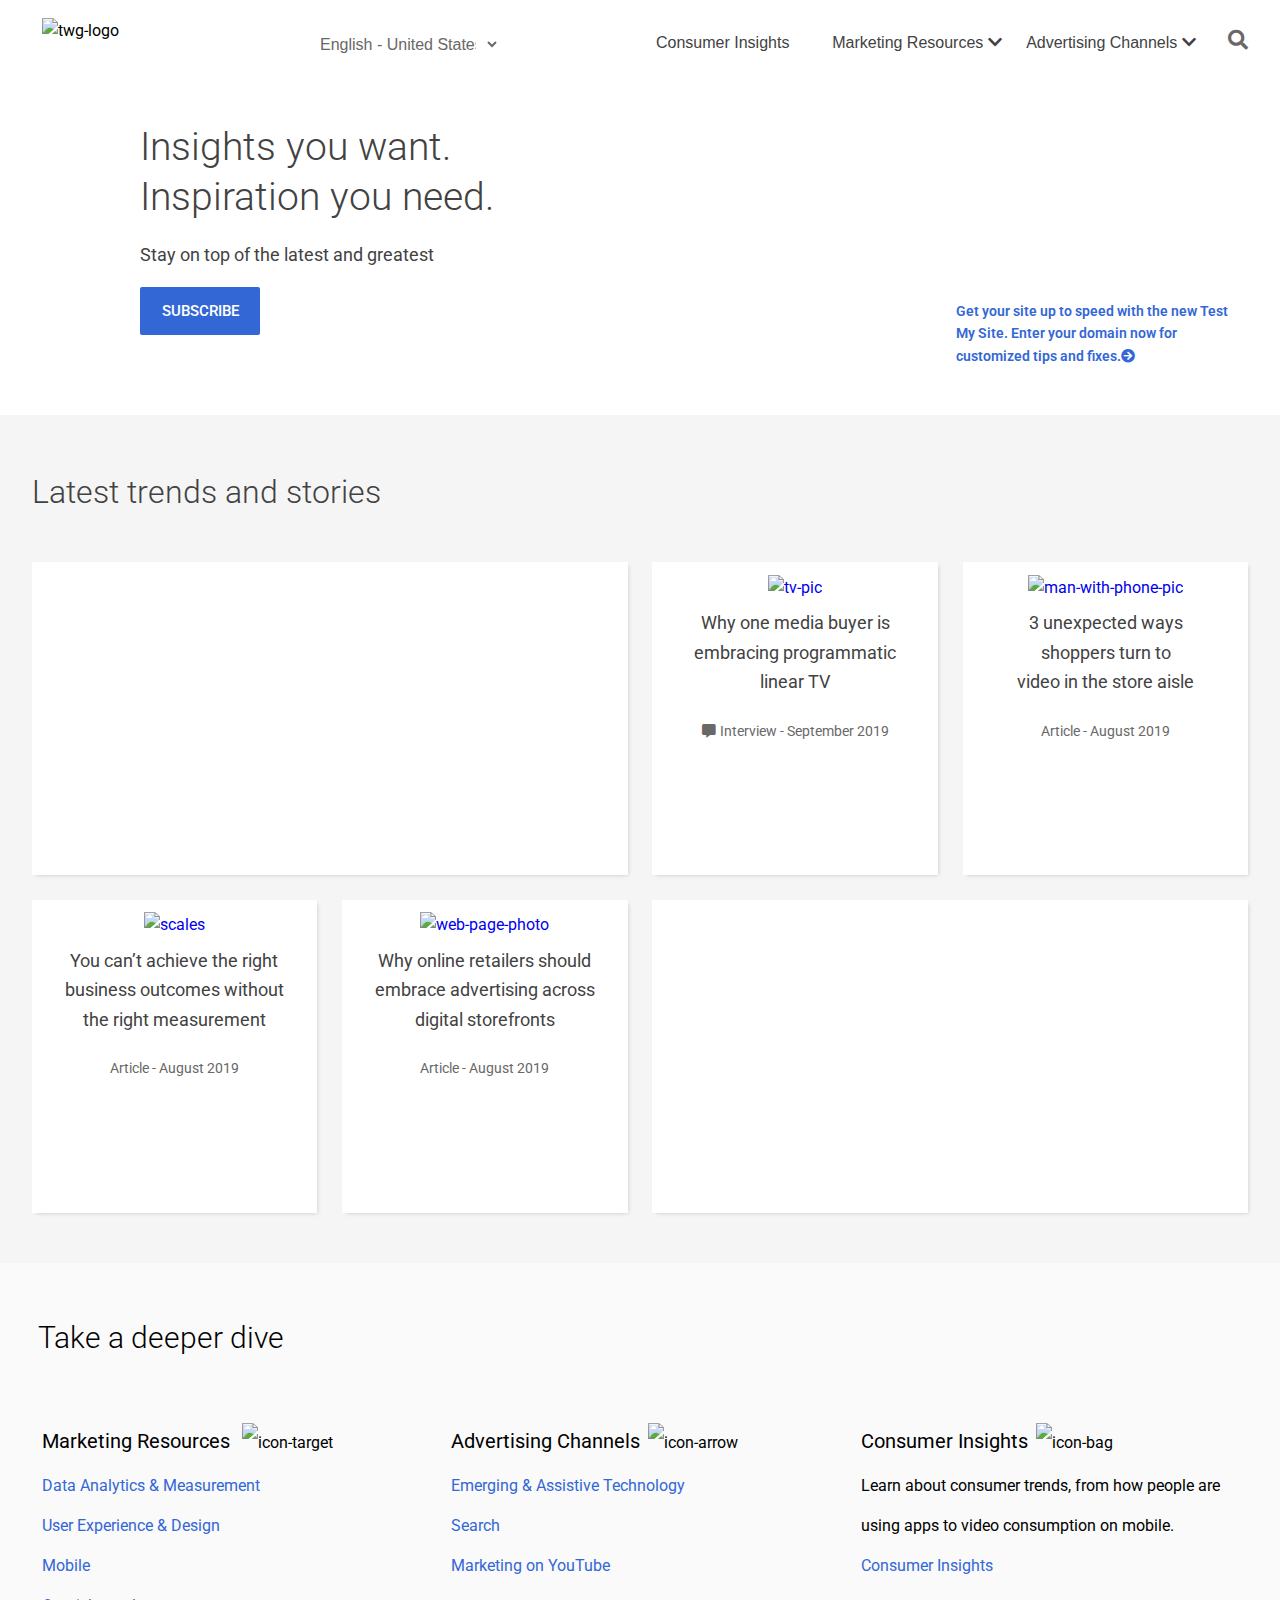
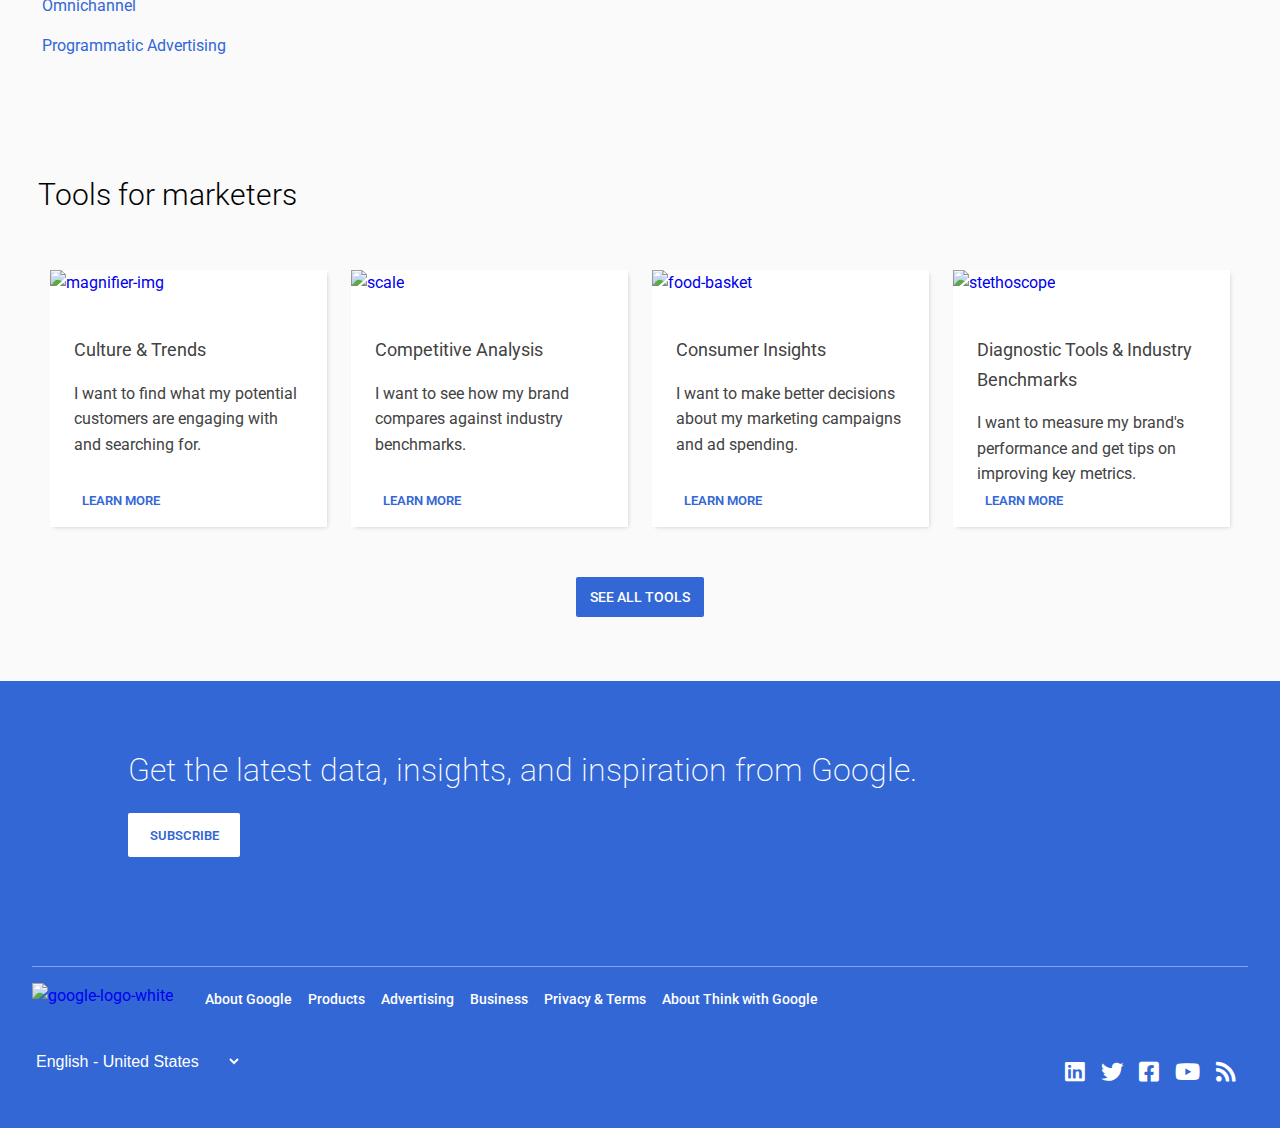
==== week3/index.html @ 07bc177f "Add files via upload" ====
<!DOCTYPE html>
<html lang="en">
<head>
    <meta charset="UTF-8">
    <meta name="viewport" content="width=device-width, initial-scale=1.0">
    <meta http-equiv="X-UA-Compatible" content="ie=edge">
    <link rel="stylesheet" href="style.css">
    <link rel="stylesheet" href="https://use.fontawesome.com/releases/v5.9.0/css/all.css">
    <link href="https://fonts.googleapis.com/css?family=Roboto:300,400&display=swap" rel="stylesheet">
    <title>Document</title>
</head>
<body>

    <!-- Top container with logo, navigation, quote etc. -->
  <div class="topcontainer">
    <header>
       <div class="logo">
          <div class="thinkwithgoogle-logo">
          <div class="hamburger-menu desktop-hidden">
                <div class="finalwrap">
                 <input id="hambmenu" type="checkbox"></input>
                 <label for="hambmenu" class="hamburger">
                    <div class="firstrect"></div>
                    <div class="secondrect"></div>
                    <div class="thirdrect"></div>
                 </label>
                <div class="nav">
                  <div class="wrapper">
                  <nav>
                        <a href="" class="border-bottom opacity-effect"> Consumer Insights </a><br>
                        <span style="border-bottom:1px solid #424242;"></span>
                        <a href="" class="opacity-effect"> Marketing Resources </a><br>
                        <a href="https://www.thinkwithgoogle.com/marketing-resources/data-measurement/" class="opacity-effect"> Data & Measurement </a><br>
                        <a href="https://www.thinkwithgoogle.com/marketing-resources/experience-design/" class="opacity-effect"> Experience & Design </a><br>
                        <a href="thinkwithgoogle.com/marketing-resources/monetization/" class="opacity-effect"> Monetization </a><br>
                        <a href="https://www.thinkwithgoogle.com/marketing-resources/omnichannel/" class="opacity-effect"> Omnichannel </a><br>
                        <a href="https://www.thinkwithgoogle.com/marketing-resources/organizational-culture/" class="opacity-effect"> Organizational Culture </a><br>
                        <a href="https://www.thinkwithgoogle.com/marketing-resources/programmatic/" class="border-bottom opacity-effect"> Programmatic Advertising </a><br>
                        <a href="https://www.thinkwithgoogle.com/tools/" class="opacity-effect"> Tools </a><br>
                        <a href="https://www.thinkwithgoogle.com/marketing-resources/tutorials/" class="opacity-effect"> Tutorials </a><br>
                        <a href="https://www.thinkwithgoogle.com/advertising-channels/" class="opacity-effect"> Advertising Channels </a><br>
                        <a href="https://www.thinkwithgoogle.com/advertising-channels/emerging-technology/" class="opacity-effect"> Emerging Technology </a><br>
                        <a href="https://www.thinkwithgoogle.com/advertising-channels/mobile-marketing/" class="opacity-effect"> Mobile </a><br>
                        <a href="https://www.thinkwithgoogle.com/advertising-channels/search/" class="opacity-effect"> Search </a><br>
                        <a href="https://www.thinkwithgoogle.com/advertising-channels/video/" class="opacity-effect"> YouTube </a><br>
                  </nav>
                  </div>
                </div>
            </div>
          </div>
          <img src="/images/twg-logo-large.png" alt="twg-logo">

          </div>
        </div>
        <div class="white-lang mobile-hidden">
                <select name="languages mobile-hidden">
                  <option value="English-US">English - United States</option>
                  <option value="English-N-B">English Nordics & Benelux</option>
                  <option value="Italiano">Italiano - Italia</option>
                  <option value="Turkce">Türkçe - Türkiye</option>
                  <option value="Francais">Français - France</option>
                </select>
          </div>
        <div class="hidden-nav mobile-hidden small-desktop-hidden">
            <div class="hid-nav-container">
                    <div class="whole-dropdown">
                            <button class="drop-button">Consumer Insights<i class="fas fa-chevron-down" style="opacity: 0;"></i></button>
                          </div>
                          
                          <div class="whole-dropdown">
                            <button class="drop-button">Marketing Resources<i class="fas fa-chevron-down"></i></button>
                            <div class="hidden-dropdown">
                              <a href="https://www.thinkwithgoogle.com/marketing-resources/data-measurement/">Data & Measurement</a>
                              <a href="https://www.thinkwithgoogle.com/marketing-resources/experience-design/">Experience & Design</a>
                              <a href="thinkwithgoogle.com/marketing-resources/monetization/">Monetization</a>
                              <a href="https://www.thinkwithgoogle.com/marketing-resources/omnichannel/">Omnichannel</a>
                              <a href="https://www.thinkwithgoogle.com/marketing-resources/organizational-culture/">Organizational Culture</a>
                              <a href="https://www.thinkwithgoogle.com/marketing-resources/programmatic/" class="border-bottom">Programmatic Advertising</a>
                              <a href="https://www.thinkwithgoogle.com/tools/">Tools</a>
                              <a href="https://www.thinkwithgoogle.com/marketing-resources/tutorials/">Tutorials</a>

                            </div>
                          </div>
                          
                          <div class="whole-dropdown">
                            <button class="drop-button">Advertising Channels<i class="fas fa-chevron-down"></i></button>
                            <div class="hidden-dropdown">
                              <a href="https://www.thinkwithgoogle.com/advertising-channels/emerging-technology/">Emerging Technology</a>
                              <a href="https://www.thinkwithgoogle.com/advertising-channels/mobile-marketing/">Mobile</a>
                              <a href="https://www.thinkwithgoogle.com/advertising-channels/search/">Search</a>
                              <a href="https://www.thinkwithgoogle.com/advertising-channels/video/">Youtube</a>
                            </div>
                          </div>
                
       
            </div>
        </div>
        <div class="searchbar phone-hidden" style="z-index: 500">
          <input id="src-btn" type="checkbox"></input>
                 <label for="src-btn" class="search-button"><i class="fas fa-search"></i>
                 </label>
          
          <div class="search mobile-hidden">
            <div class="wrapper">
                <header>
                    <div class="logo">
                       <div class="thinkwithgoogle-logo">
                       <div class="hamburger-menu desktop-hidden">
                             <div class="finalwrap">
                              <input id="hambmenu" type="checkbox"></input>
                              <label for="hambmenu" class="hamburger">
                                 <div class="firstrect"></div>
                                 <div class="secondrect"></div>
                                 <div class="thirdrect"></div>
                              </label>
                             <div class="nav">
                               <div class="wrapper">
                               <nav>
                                     <a href="" class="border-bottom opacity-effect"> Consumer Insights </a><br>
                                     <span style="border-bottom:1px solid #424242;"></span>
                                     <a href="" class="opacity-effect"> Marketing Resources </a><br>
                                     <a href="https://www.thinkwithgoogle.com/marketing-resources/data-measurement/" class="opacity-effect"> Data & Measurement </a><br>
                                     <a href="https://www.thinkwithgoogle.com/marketing-resources/experience-design/" class="opacity-effect"> Experience & Design </a><br>
                                     <a href="thinkwithgoogle.com/marketing-resources/monetization/" class="opacity-effect"> Monetization </a><br>
                                     <a href="https://www.thinkwithgoogle.com/marketing-resources/omnichannel/" class="opacity-effect"> Omnichannel </a><br>
                                     <a href="https://www.thinkwithgoogle.com/marketing-resources/organizational-culture/" class="opacity-effect"> Organizational Culture </a><br>
                                     <a href="https://www.thinkwithgoogle.com/marketing-resources/programmatic/" class="border-bottom opacity-effect"> Programmatic Advertising </a><br>
                                     <a href="https://www.thinkwithgoogle.com/tools/" class="opacity-effect"> Tools </a><br>
                                     <a href="https://www.thinkwithgoogle.com/marketing-resources/tutorials/" class="opacity-effect"> Tutorials </a><br>
                                     <a href="https://www.thinkwithgoogle.com/advertising-channels/" class="opacity-effect"> Advertising Channels </a><br>
                                     <a href="https://www.thinkwithgoogle.com/advertising-channels/emerging-technology/" class="opacity-effect"> Emerging Technology </a><br>
                                     <a href="https://www.thinkwithgoogle.com/advertising-channels/mobile-marketing/" class="opacity-effect"> Mobile </a><br>
                                     <a href="https://www.thinkwithgoogle.com/advertising-channels/search/" class="opacity-effect"> Search </a><br>
                                     <a href="https://www.thinkwithgoogle.com/advertising-channels/video/" class="opacity-effect"> YouTube </a><br>
                               </nav>
                               </div>
                             </div>
                         </div>
                       </div>
                       <img src="/images/twg-logo-large.png" alt="twg-logo">
             
                       </div>
                     </div>
                     <div class="mobile-hidden bg-color-new">
                             <select name="languages mobile-hidden">
                               <option value="English-US">English - United States</option>
                               <option value="English-N-B">English Nordics & Benelux</option>
                               <option value="Italiano">Italiano - Italia</option>
                               <option value="Turkce">Türkçe - Türkiye</option>
                               <option value="Francais">Français - France</option>
                             </select>
                       </div>
                     <div class="hidden-nav mobile-hidden small-desktop-hidden">
                         <div class="hid-nav-container" style="padding-top: 1.2rem;">
                                 <div class="whole-dropdown">
                                         <button class="drop-button" style="background-color: #EEEEEE">Consumer Insights</button>
                                       </div>
                                       
                                       <div class="whole-dropdown">
                                         <button class="drop-button" style="background-color: #EEEEEE">Marketing Resources</button>
                                         <div class="hidden-dropdown">
                                           <a href="https://www.thinkwithgoogle.com/marketing-resources/data-measurement/">Data & Measurement</a>
                                           <a href="https://www.thinkwithgoogle.com/marketing-resources/experience-design/">Experience & Design</a>
                                           <a href="thinkwithgoogle.com/marketing-resources/monetization/">Monetization</a>
                                           <a href="https://www.thinkwithgoogle.com/marketing-resources/omnichannel/">Omnichannel</a>
                                           <a href="https://www.thinkwithgoogle.com/marketing-resources/organizational-culture/">Organizational Culture</a>
                                           <a href="https://www.thinkwithgoogle.com/marketing-resources/programmatic/" class="border-bottom">Programmatic Advertising</a>
                                           <a href="https://www.thinkwithgoogle.com/tools/">Tools</a>
                                           <a href="https://www.thinkwithgoogle.com/marketing-resources/tutorials/">Tutorials</a>
             
                                         </div>
                                       </div>
                                       
                                       <div class="whole-dropdown">
                                         <button class="drop-button" style="background-color: #EEEEEE">Advertising Channels</button>
                                         <div class="hidden-dropdown">
                                           <a href="https://www.thinkwithgoogle.com/advertising-channels/emerging-technology/">Emerging Technology</a>
                                           <a href="https://www.thinkwithgoogle.com/advertising-channels/mobile-marketing/">Mobile</a>
                                           <a href="https://www.thinkwithgoogle.com/advertising-channels/search/">Search</a>
                                           <a href="https://www.thinkwithgoogle.com/advertising-channels/video/">Youtube</a>
                                         </div>
                                       </div>
                             
                    
                         </div>
                     </div>
                     
                   
                 </header>
            <div class="custom-search">
              <input type="text" placeholder="Search Think with Google"><i class="fas fa-search"></i>
            </div>
            </div>
          </div>
        </div>
      
    </header>
    <!-- jumbotron kinda thing -->
    <div class="leftright">
      <div class="left">
        <h1>Insights you want.<br>Inspiration you need.</h1>
        <p class="mobile-hidden">Stay on top of the latest and greatest</p>
        <div class="subs-button-blue mobile-hidden opacity-effect">
          <a href="https://getsubscriptions.withgoogle.com/newsletter/signup/landing/?slug=thinkwithgoogle">Subscribe</a>
        </div>
      </div>

      <div class="right mobile-hidden">
        <a href="https://www.thinkwithgoogle.com/feature/testmysite/"><p>
            Get your site up to speed with the new Test My Site.
            Enter your domain now for customized tips and fixes.<i class="fas fa-arrow-circle-right"></i></p></a>
      </div>
      </div>
    </div>

    <!-- Stories news etc -->
    <h2 class="stories-title mobile-hidden">Latest trends and stories</h2>
    <div class="stories">
      <div class="news first">
          <a href="https://www.thinkwithgoogle.com/consumer-insights/google-doodle-history/">
              <div class="video-link">
                  <p>Inside Google Marketing: How the Google Doodle helps us connect with people around the world</p>
                  <span>Video - August 2019</span>
              </div>
          </a>
      </div>
      <div class="news">
          <a href="https://www.thinkwithgoogle.com/advertising-channels/programmatic-linear-tv/">
            <div class="link-wrapper">
              <div class="image"><img src="/images/rsm1.png" alt="tv-pic"></div>
              <div class="title-and-details">
                <div class="title"><h4>Why one media buyer is embracing programmatic linear TV</h4></div>
                <div class="details"><i class="fas fa-comment-alt"></i><span>Interview - September 2019</span></div>
              </div>
            </div>
          </a>
      </div>

      <div class="news">
          <a href="https://www.thinkwithgoogle.com/advertising-channels/video/in-store-video-shopping-behavior/">
            <div class="link-wrapper">
              <div class="image"><img src="/images/rsm2.png" alt="man-with-phone-pic"></div>
              <div class="title-and-details">
                <div class="title"><h4>3 unexpected ways <br> shoppers turn to<br> video in the store aisle</h4></div>
                <span class="mobile-hide"></span>
                <div class="details">Article - August 2019</div>
              </div>
            </div>
          </a>
        </div>

        <div class="news">
          <a href="https://www.thinkwithgoogle.com/marketing-resources/data-measurement/nordstrom-measurement-strategy/">
            <div class="link-wrapper">
              <div class="image"><img src="/images/rsm3.png" alt="scales"></div>
              <div class="title-and-details">
                <div class="title"><h4>You can’t achieve the right business outcomes without the right measurement</h4></div>
                <div class="details">Article - August 2019</div>
            </div>
            </div>
          </a>
        </div>

        <div class="news">
          <a href="https://www.thinkwithgoogle.com/marketing-resources/monetization/retail-advertising-revenue-strategy/">
              <div class="link-wrapper">
                <div class="image"><img src="/images/rsm4.png" alt="web-page-photo"></div>
                <div class="title-and-details">
                  <div class="title"><h4>Why online retailers should embrace advertising across digital storefronts</h4></div>
                  <div class="details">Article - August 2019</div>
                </div>
              </div>
           </a>
        </div>
        <div class="news last">
                <a href="https://www.thinkwithgoogle.com/advertising-channels/video/holiday-customer-journey/">
                    <div class="video-link">
                      <p>How to be a step ahead of today’s consumer journey</p>
                      <span>Video - August 2019</span>
                    </div>
                </a>
              </div>
         
        </div>
     
    </div>
    <!-- Second section with a lighter background -->
  <div class="lightgray">
      <!-- Three blocks of lists -->
      <h3>Take a deeper dive</h3>
      <div class="deeper-dive">
        <div class="marketing-resources inblock">
          <span>Marketing Resources</span> <img src="/images/icon_resources-01.svg" style="width: 20px; padding-top:4px;" alt="icon-target">
            <ul>
                <li><a href="https://www.thinkwithgoogle.com/marketing-resources/data-measurement/" class="opacity-effect">Data Analytics & Measurement</a></li>
                <li><a href="https://www.thinkwithgoogle.com/marketing-resources/experience-design/" class="opacity-effect">User Experience & Design</a></li>
                <li><a href="https://www.thinkwithgoogle.com/advertising-channels/mobile-marketing/" class="opacity-effect">Mobile</a></li>
                <li><a href="https://www.thinkwithgoogle.com/marketing-resources/omnichannel/" class="opacity-effect">Omnichannel</a></li>
                <li><a href="https://www.thinkwithgoogle.com/marketing-resources/programmatic/" class="opacity-effect">Programmatic Advertising</a></li>
            </ul>
        </div>
        <div class="advertising-channels inblock">
            <span>Advertising Channels</span><img src="/images/icon_marketingstrategies-01.svg" style="width: 20px" alt="icon-arrow">
            <ul>
                <li><a href="https://www.thinkwithgoogle.com/advertising-channels/emerging-technology/" class="opacity-effect">Emerging & Assistive Technology</a></li>
                <li><a href="https://www.thinkwithgoogle.com/advertising-channels/search/" class="opacity-effect">Search</a></li>
                <li><a href="https://www.thinkwithgoogle.com/advertising-channels/video/" class="opacity-effect">Marketing on YouTube</a></li>
            </ul>
        </div>
        <div class="consumer-insights inblock">
            <span>Consumer Insights</span><img src="/images/icon_consumerinsights-01.svg" style="width: 20px;" alt="icon-bag">
            <ul>
                <li>Learn about consumer trends, from how people are using apps to video consumption on mobile.</li>
                <li><a href="https://www.thinkwithgoogle.com/consumer-insights/" class="opacity-effect">Consumer Insights</a></li>
            </ul>
        </div>
      </div>
      <!-- Final Content with marketing tools -->
      <h3>Tools for marketers</h3>
      <div class="marketer-tools">
         <div class="tool">
            <a href="https://www.thinkwithgoogle.com/tools/culture-trends/">
              <div class="link-wrapper">
                <div class="tool-image"><img src="/images/rsm5.png" alt="magnifier-img"></div>
                <div class="info-wrapper">
                  <div class="title"><h4>Culture & Trends</h4></div>
                  <div class="ttext">
                      <p>I want to find what my potential customers are engaging with and searching for.</p></div>
                  <div class="learn-more opacity-effect">Learn More</div>
                </div>
              </div>
            </a>
         </div>
         <div class="tool">
            <a href="https://www.thinkwithgoogle.com/tools/competitive-analysis/">
              <div class="link-wrapper">
                <div class="tool-image"><img src="/images/rsm6.png" alt="scale"></div>
                <div class="info-wrapper">
                <div class="title"><h4>Competitive Analysis</h4></div>
                <div class="ttext"><p>I want to see how my brand compares against industry benchmarks.</p></div>
                <div class="learn-more opacity-effect">Learn More</div></div>
              </div>
            </a>
         </div>
         <div class="tool">
            <a href="https://www.thinkwithgoogle.com/tools/consumer-insights/">
              <div class="link-wrapper">
                <div class="tool-image"><img src="/images/rsm7.png" alt="food-basket"></div>
                <div class="info-wrapper">
                <div class="title"><h4>Consumer Insights</h4></div>
                <div class="ttext"><p>I want to make better decisions about my marketing campaigns and ad spending.</p></div>
                <div class="learn-more opacity-effect">Learn More</div></div>
              </div>
            </a>
         </div>
         <div class="tool">
            <a href="https://www.thinkwithgoogle.com/tools/diagnostics-benchmarks/">
              <div class="link-wrapper">
                <div class="tool-image"><img src="/images/rsm8.png" alt="stethoscope"></div>
                <div class="info-wrapper">
                <div class="title"><h4>Diagnostic Tools & Industry Benchmarks</h4></div>
                <div class="ttext"><p>I want to measure my brand's performance and get tips on improving key metrics.</p></div>
                <div class="learn-more opacity-effect">Learn More</div></div>
              </div>
            </a>
         </div>
      </div>
       <!-- See All Tools Button -->
      <div class="tool-button opacity-effect">
          <a href="https://www.thinkwithgoogle.com/tools/">See All Tools</a>
      </div>
   </div>
   <!-- footer starts here -->
   <footer>
        <div class="subscribe">
            <p class="getnews">Get the latest data, insights, and inspiration from Google.</p>
            <div id="subs-button" class="opacity-effect"><a href="https://getsubscriptions.withgoogle.com/newsletter/signup/landing/?slug=thinkwithgoogle">Subscribe</a></div>
        </div>

        <div class="google-terms">
            
            <div class="google opacity-effect"> <a href="https://www.google.com"><img src="/images/google_footer.png" alt="google-logo-white"></a> </div>

            <ul>
                <li><a href="https://about.google" class="opacity-effect">About Google</a></li>
                <li><a href="https://www.thinkwithgoogle.com/products/" class="opacity-effect">Products</a></li>
                <li><a href="" class="opacity-effect">Advertising</a></li>
                <li><a href="#" class="opacity-effect">Business</a></li>
                <li><a href="https://policies.google.com/privacy" class="opacity-effect">Privacy & Terms</a></li>
                <li><a href="https://www.thinkwithgoogle.com/about/" class="opacity-effect">About Think with Google</a></li>
            </ul>
        </div>

        <div class="lastpart">
          <div class="language"><div class="custom-lang">
                <select name="languages">
                  <option value="English-US">English - United States</option>
                  <option value="English-N-B">English Nordics & Benelux</option>
                  <option value="Italiano">Italiano - Italia</option>
                  <option value="Turkce">Türkçe - Türkiye</option>
                  <option value="Francais">Français - France</option>
                </select>
              </div></div>
          <div class="social-media">
            <ul>
                <li><a href="https://www.linkedin.com/showcase/think-with-google" class="opacity-effect"><i class="fab fa-linkedin"></i></a></li>
                <li><a href="https://twitter.com/ThinkwithGoogle" class="opacity-effect"><i class="fab fa-twitter"></i></a></li>
                <li><a href="https://www.facebook.com/ThinkwithGoogle/" class="opacity-effect"><i class="fab fa-facebook-square"></i></a></li>
                <li><a href="https://www.youtube.com/thinkwithgoogle" class="opacity-effect"><i class="fab fa-youtube"></i></a></li>
                <li><a href="https://feeds.feedburner.com/google/think" class="opacity-effect"><i class="fas fa-rss"></i></a></li>
            </ul>
          </div>
        </div>
   </footer>
</body>
</html>
---- week3/style.css ----
*{
    margin: 0;
    padding: 0;
    list-style: none;
    text-decoration: none;
    list-style-type:none;
}
body{
    font-family: 'Roboto', sans-serif;   
    -webkit-font-smoothing: antialiased;
    line-height: 1.6; 
    background-color:#F5F5F5;
    -webkit-font-smoothing: antialiased;
}
.bg-color-new select{
    background-color: #EEEEEE;
    border:none;
    position:absolute;
    top: 2.5rem;
    left:18rem;
    font-size:1rem;
    color:#696767;
}

.border-bottom{
    border-bottom: 1px solid #c5bdbd;
}
.opacity-effect:hover{
    opacity:0.7;
}
h3{
    margin:3%;
    font-size: 1.85em;
    font-weight: 300;
    padding-top: 4%;
}
/* Hamb menu try */
/* .finalwrap{
    position: relative;
    background-color: #c5bdbd;
} */
.logo{
    z-index:5;
}
.hamburger{
    padding-top: .52rem;
    position: absolute;
    top: 3.8rem;
    bottom:50rem;
    left: 1%;
    margin-top: -40px;
    width: 2rem;
    height: 45px;
    z-index: 10;
}  
.social-media{
      line-height: 3rem;
}  
.firstrect, .secondrect, .thirdrect{
    position: relative;
    width: 2em;
    height: 4px;
    border-radius: 3px;
    background-color: #424242ad;
    margin-top: 5px;
    transition: all 0.3s ease-in-out;
}  
#hambmenu {
    display: none;
}  
.nav {
    position: static;
    width: 300px;
    height: 100%;
    padding-left:5rem;
    margin-left:-5rem;
    padding-top: 5rem;
    background-color: #FFFFFF;
    top: -100%; 
    left: 0; 
    right: 0; 
    bottom: 0;
    z-index:9;
    overflow: scroll;
    transform: scale(0);
    transition: all 0.2s ease-in-out;

}
.wrapper{
    padding:0 1.5rem;
}
.final-wrap{
    position: relative;
}
.wrapper a{
      font-size:1rem;
      line-height: 1;
      display: block;
      padding-bottom:.75rem;
      width: 100%;
      color: #696767;
}
#hambmenu:checked + .hamburger .firstrect {
    transform: rotate(-45deg);
    margin-top: 16px;
}
#hambmenu:checked + .hamburger .thirdrect {
    opacity: 0;
    transform: rotate(45deg);
}
#hambmenu:checked + .hamburger .secondrect {
    transform: rotate(45deg);
    margin-top: -4px;
}
#hambmenu:checked + .hamburger + .nav {
    top: 0;
    transform: scale(1);
} 
/* hamb menu try -ends   */

 /* Dropdown menu trying stuff */
.drop-button {
    background-color: #FFFFFF;
    color: #424242;
    padding-left: 1rem;
    font-size: 1rem;
    font-weight: 500;
    border: none;
    white-space: nowrap;
}
.whole-dropdown {
    position: relative;
    display: inline-block;
}
.whole-dropdown i{
    padding:0.3rem;
    margin-right:0.2rem;
    transition:all 0.1s ease-in-out;
}

.whole-dropdown:hover i{
    transform: rotate(180deg);
}
.hidden-dropdown{
    display: none;
    position: absolute;
    background-color: #F5F5F5;
    min-width: 15rem;
    box-shadow: 0px 0.25rem 0.25rem 0 rgba(0,0,0,0.2);
    z-index: 1;
    border-radius:0.25rem;
}
.hidden-dropdown a {
    display: block;
    color: #424242;
    padding: 0.75rem 1rem;
    text-decoration: none;
} 
.hidden-dropdown a:hover {background-color: #EEEEEE;}
  
.whole-dropdown:hover .hidden-dropdown {display: block;}
  
.whole-dropdown:hover .drop-button {background-color: #F5F5F5;}
  
/* Drowdown ends */

header{
    width: 100%;
    height: 80px;
    display: flex;
}
.white-lang{
    width: 12rem;
    position: absolute;
    margin-left: 18rem;
}
.white-lang select{
  font-size: 1rem;
  margin-top:1.1rem;
  padding: 7px 8px;
  color:#696767;
  width: 100%;
  border: none;
  box-shadow: none;
  background-color: #FFFFFF;
}
.white-lang select:focus {
  outline: none;
}
.hid-nav-container{
      display:flex;
      padding-bottom:1rem;
}
.hidden-nav{
    display: flex;
    align-items: center;
    margin-left: 50%;
    font-size: 1.05rem;
    color: #424242;
}
.searchbar{
    position: absolute;
    top: 1.5rem;
    right: 2rem;
    font-size: 1.25rem;
    color: #696767;
}
.thinkwithgoogle-logo {
    display: flex;
    align-items: center;
}
.thinkwithgoogle-logo img{
    height: 3.3rem; 
    padding: 0.4rem 1rem; 
    position:absolute; 
    top:1rem; 
    left:2.5rem;
}
.hamburger-menu{
    padding:10px;
    overflow: auto;
    display: none;
}
.topcontainer{
    background-image: url(/images/googlefoto.jpg);
    height: auto;
    padding:10px 20px 0 20px;
    background-color: #FFFFFF;
    box-sizing: content-box;
    background-repeat: no-repeat;
    background-size: cover;
    background-position: center center;
}
.leftright{
    display: flex;
    width: 100%;
    height: auto;
   
}
.left{
    width:60%;
    height: auto;;
    display: flex;
    flex-direction: column;
    align-items: flex-start;
    justify-content: center;
    padding: 0 2rem 2rem 7.5rem;
}
.left h1{
    font-size:2.42rem;
    max-width: 75%;
    font-weight: 300;
    color:#424242;
    line-height: 1.3;
    padding-top:2rem;
}

.left p{
    padding:1em 0;
    font-size: 1.125rem;
    color:#424242;
}
.subs-button-blue{
    display: block;
    width: 7.5rem;
    height: 3rem;
    background-color: #3367D6;
    margin-top:0;
    margin-bottom:3rem;
    display: flex;
    border-radius: .125rem;
    
}
.subs-button-blue a{
    color:#FFFFFF;
    text-transform: uppercase;
    display: block;
    margin: auto;
    font-size:.925rem;
    font-weight: 500;
}
.right{
    width:60%;
    height: 270px;;
    position: relative;
}
.right p{
    position: absolute;
    bottom: 2.5rem;
    right: 1rem;
    max-width: 18rem;
    height: 20px;
    font-weight: 600;
    font-size:.875rem;
    color: #3367D6;
}

/* Stories and News section styling */
.stories{
    display: flex;
    flex-wrap: wrap;
    justify-content: center;
    margin:1.5%;
}
.image img{
    width: 100%;
}
.stories-title{
    color: #424242;
    font-weight: 300;
    padding: 4% 2% 1% 2.5%;
    font-size: 2rem;
}
.news{
    width:23%;
    height:auto;
    overflow: visible;
    background-color: #FFFFFF;
    margin:1%;
    display: flex;
    flex-direction: column;
    text-align:center;
    box-sizing: border-box;
    padding:1%;
    -webkit-box-shadow: 2px 2px 4px -2px rgba(122, 113, 122, 0.36);
    -moz-box-shadow: 2px 2px 4px -2px rgba(122, 113, 122, 0.36);;
    box-shadow: 2px 2px 4px -2px rgba(122, 113, 122, 0.36);;
}
.title{
    padding:0.5rem;
}
.title h4{
    line-height: 1.6;
    font-weight: 400;
    font-size: 1.15rem;
    color: #424242;
}.details{
    margin:1rem 0;
    font-size:0.85rem;
    color:#696767;
}
.details i{
    color: #696767;
    padding-right:0.25rem;
    vertical-align: middle;

}
.first, .last{
    width:48%;
}
.first{
    background-image: url(/images/youtubee.jpg);
    background-repeat: no-repeat;
    background-position: center center;
    background-size: cover;
}
.last{
    background-image: url(/images/youtube2.jpg);
    background-repeat: no-repeat;
    background-position: center center;
    background-size: cover;
}
.video-link{
    width: 100%;
    display: flex;
    flex-direction: column;
    justify-content: flex-end;
    height:18rem;
} 
.video-link p{
      color:#FFFFFF;
      text-align:left;
      font-size:1.2rem;
      margin: 5rem 5rem 1rem 0.5rem;
}
.video-link span{
    color:#FFFFFF;
    text-align:left;
    font-size:.9rem;
    padding:3rem 0 0 0.5rem;
}

/* Container with a lighter gray-styling starts here- */
.lightgray{
    background-color: #FAFAFA;
    padding-bottom: 4rem;
}
.deeper-dive{
    display: flex;
    flex-direction: row;
    margin: 2%;

}
.inblock ul li a{
    color: #3367d6;
}
.deeper-dive > div{
    margin:1em;
    width: 33.3%;
    line-height: 2.5;
}
.deeper-dive span{
    font-size:1.25rem;
    padding-right:0.5rem;
}
.marketer-tools{
    display: flex;
    flex-wrap: wrap;
    margin: 3%;
}
.tool{
    margin:1%;
    width: 23%;
    height: auto;
    overflow: visible;
    display: flex;
    position: relative;
    flex-direction: column;
    background-color: #FFFFFF;
    -webkit-box-shadow: 2px 2px 4px -2px rgba(122, 113, 122, 0.36);
    -moz-box-shadow: 2px 2px 4px -2px rgba(122, 113, 122, 0.36);
    box-shadow: 2px 2px 4px -2px rgba(122, 113, 122, 0.36);
    transition: box-shadow .2s cubic-bezier(.4,0,.2,1);
}
.tool:hover, .news:hover{
    box-shadow: 4px 2px 2px -2px rgba(122, 113, 122, 0.36);
}
.tool-image img{
    width: 100%;
}
.info-wrapper{
    display: flex;
    flex-direction: column;
    padding: 2rem 1rem;
}
.ttext{
    color:#424242;
    padding:0.5rem;
}
.tool-button{
    display: block;
    width: 8rem;
    height: 2.5rem;
    background-color: #3367D6;
    margin: 0 auto;
    display: flex;
    border-radius: .125rem;
}
.tool-button a{
    color:#FFFFFF;
    text-transform: uppercase;
    display: block;
    margin: auto;
    font-size:.875rem;
    font-weight: 500;
}
.learn-more{
      text-transform: uppercase;
      padding: 1em 1.5rem;
      font-weight: 600;
      color: #3367D6;
      position: absolute;
      left:    0;
      bottom:   0;
      padding:1rem 2rem;
      font-size:.825rem
}


/* Footer starts here */
footer{
    width: 100%;
    background-color: #3367D6;
    height:auto;
    overflow: visible;
    display: flex;
    flex-direction: column;
    color: #FFFFFF;
align-items: center;}
.subscribe{
    width:80%;
    padding: 4em 1em 6em 1em;
}
#subs-button{
    width: 7rem;
    height: 2.75rem;
    display: block;
    background-color: white;
    color: #3367D6;
    border-radius: .125rem;
    display: flex;
    justify-content: center;
    align-items: center;
    text-transform: uppercase;
    font-size:.825rem;
    font-weight: 600;
    margin-top: 1.25em;
    margin-bottom: 1em;
}
#subs-button a{
     color:#3367D6;
}
.getnews{
    font-size: 2rem;
    font-weight: 200;

}
.google img{
    width:4.5rem;
}
.google-terms{
    border-top:1px solid #85A4E6;
    padding: 1em 0 ;
    display: flex;
    flex-direction: row;
}
.google-terms, .lastpart{
    width: 95%;
}
.google-terms ul{
    padding: 0.2rem 2rem;
}
.google-terms ul li{
    padding-right:0.75rem;
    font-size:0.9rem;
    font-weight: 500;
    display: inline-block;

}
.google-terms ul li a{
    color: #FFFFFF;
}
.lastpart{
    display: flex;
    flex-direction: row;
    padding: 1em 1em 2em 1em;
}
.language, .social-media{
    width: 50%;
}
.custom-lang{
    position:relative;
    width:210px;
    height:20px;
}
.custom-lang select{
     font-size: 1rem;
      padding: 5px 0px;
      color:white;
      width: 100%;
      border: none;
      box-shadow: none;
      background-color: #3367D6;
}
.custom-lang select:focus {
      outline: none;
}
.social-media{
    text-align:right;
}
.social-media a{
    color:#FFFFFF;
    font-size:1.4rem;
    padding-right:0.75rem;
    vertical-align: middle;
}
.social-media ul li{
    display: inline-block;
}

/* Media Queries */

@media screen and (max-width:600px){

    .phone-hidden{
    display: none;
    }
    .mobile-hidden{
    display:none;
    }
    h3{
    margin:4.5%;
    } 
    .topcontainer{
    background-image: initial;
    background-color: #F5F5F5;
    padding: 10px 20px 0 8px;

    }
    .hamburger-menu{
    display: inline-block;
    }
    .hamburger{
        padding-top:1.2rem;
    }
    .thinkwithgoogle-logo img{
        padding: 0.9rem 1rem;
    }
    .left, .left h1{
    width: 100%;
    font-size:1.75rem;
    }
    .left h1{
    padding-bottom: 3rem;
    padding-left:0.75rem;
    margin-top:2rem;

    }
    .left{
    padding: 0.2em 0 0 0;
    }
    .topcontainer, .leftright, .left, .left h1{
    height:auto;
    }
    .first, .last{
    height: 18rem;
    }
    .news{
    width:95%;
    margin-top:2.4%;
    flex-direction: row;
    display: flex;
    justify-content: flex-start;
    text-align: left;
    transition: box-shadow .2s cubic-bezier(.4,0,.2,1);
    }
    .news img{
    width: 9.5rem;
    }
    .video-link{
    height: 14rem;
    }
    .info-wrapper{
    padding: 0;

    }
    .details{
    margin:0.25rem 0;

    }
    .deeper-dive > div{
    margin:1em;
    width: 98%;
    }
    .deeper-dive{
    width: 98% !important;
    display: flex;
    flex-direction: column;
    }
    .tool{
    width: 98%;
    flex-direction: row;
    display: flex;
    }
    .tool-image img{
  width: 10rem;
    }
    .link-wrapper{
    display: flex;
    flex-direction: row;
    }
    .title-and-details{
    display: flex;
    flex-direction: column;
    margin-left:0.5rem;
    }
    .learn-more{
    position: static;
    }
    .google-terms{
    flex-direction: column;
    }
    .google-terms ul {
    padding: 0;
    }
    .social-media{
    text-align:left;
    }
    .lastpart{
    display: flex;
    flex-direction: column;
    }


}

@media screen and (min-width:601px) and (max-width:999px){

    .mobile-hidden{
        display:none;
    }
    h3{
        margin:3%;
        padding-top:7%;
        font-size:1.65rem;
    }
    .topcontainer{
    background-color:#F5F5F5;
    }
    .topcontainer{
        background-image: initial;
    }
    .thinkwithgoogle-logo img{
        padding: 1.1rem 1.5rem;
    }
    .hamburger-menu{
        display: inline-block;
    }
    .hamburger{
        padding-top: 1.3rem;
        padding-left: 1.5rem;
    }
    .left, .left h1{
        width: 100%;
    }
    .left h1{
        padding-bottom: 3rem;
        margin-top:2rem;
    }
    .left{
        padding: 0.2em 0 0 0;
    }
    .topcontainer, .leftright, .left, .left h1{
        height:auto;
    }
    .stories{
        margin: 2%;

    }
    .video-link{
        height: 16rem;
    }
    .first, .last{
        width:97.5% !important;
        height: 18rem;
    }
    .deeper-dive > div{
        margin:1em;
        width: 48%;
    }
    .news{
        width:48%;
    }
    .tool{
        width: 48%;
    }
    .learn-more{
        padding-left:1.5rem;
    }
    .google-terms{
        flex-direction: column;
    }
    .google-terms ul {
        padding: 0;
    } 

}
@media screen and (min-width:1000px) and (max-width:1179px){
    .hamburger-menu{
        display: inline-block;
    }
    .small-desktop-hidden{
        display: none;
    }
    .white-lang{
        padding-top:0.25rem;
    }
}

@media screen and (min-width:1180px){
    .thinkwithgoogle-logo img{
        padding: 0.1rem;
    }
}





/* Trying to create a searchbar */
*{
    list-style-type:none;
  }
  .search-button{
    position: absolute;
    top: 0;
    right: 5%;
    z-index: 5;
  }
  #src-btn {
    display: none;
  }
  .custom-search{
      display: flex;
      padding: 0 0 3rem 0;
  }
  .custom-search input[type=text]{
    text-align:left;
    display:block;
    margin-bottom:0; 
    color:#757575;
    background-color:#EEEEEE;
    font-size:1.3rem;
    width:98%;
    margin: auto;
    height:3.5rem;
    border-top:none;
    border-left: none;
    border-right: none;
    border-bottom:1px solid #757575;
  }
  .custom-search i{
    padding-right: 2rem;
    font-size: 1.5rem;
    color: #696767;
    padding-top: 1.2rem;
  }
  .search{
    position: fixed;
    width: 100%;
    height: 10rem;
    background-color: #EEEEEE;
    top: -100%; left: 0; right: 0; bottom: 0;
    overflow: visible;
    padding:0 1rem;
    animation: slideIn 2s forwards;
    z-index:4;
    transform: scale(0);  
  }
  
  
  
  
  #src-btn:checked + .search-button + .search {
    top: 0;
    transform: scale(1);
  }
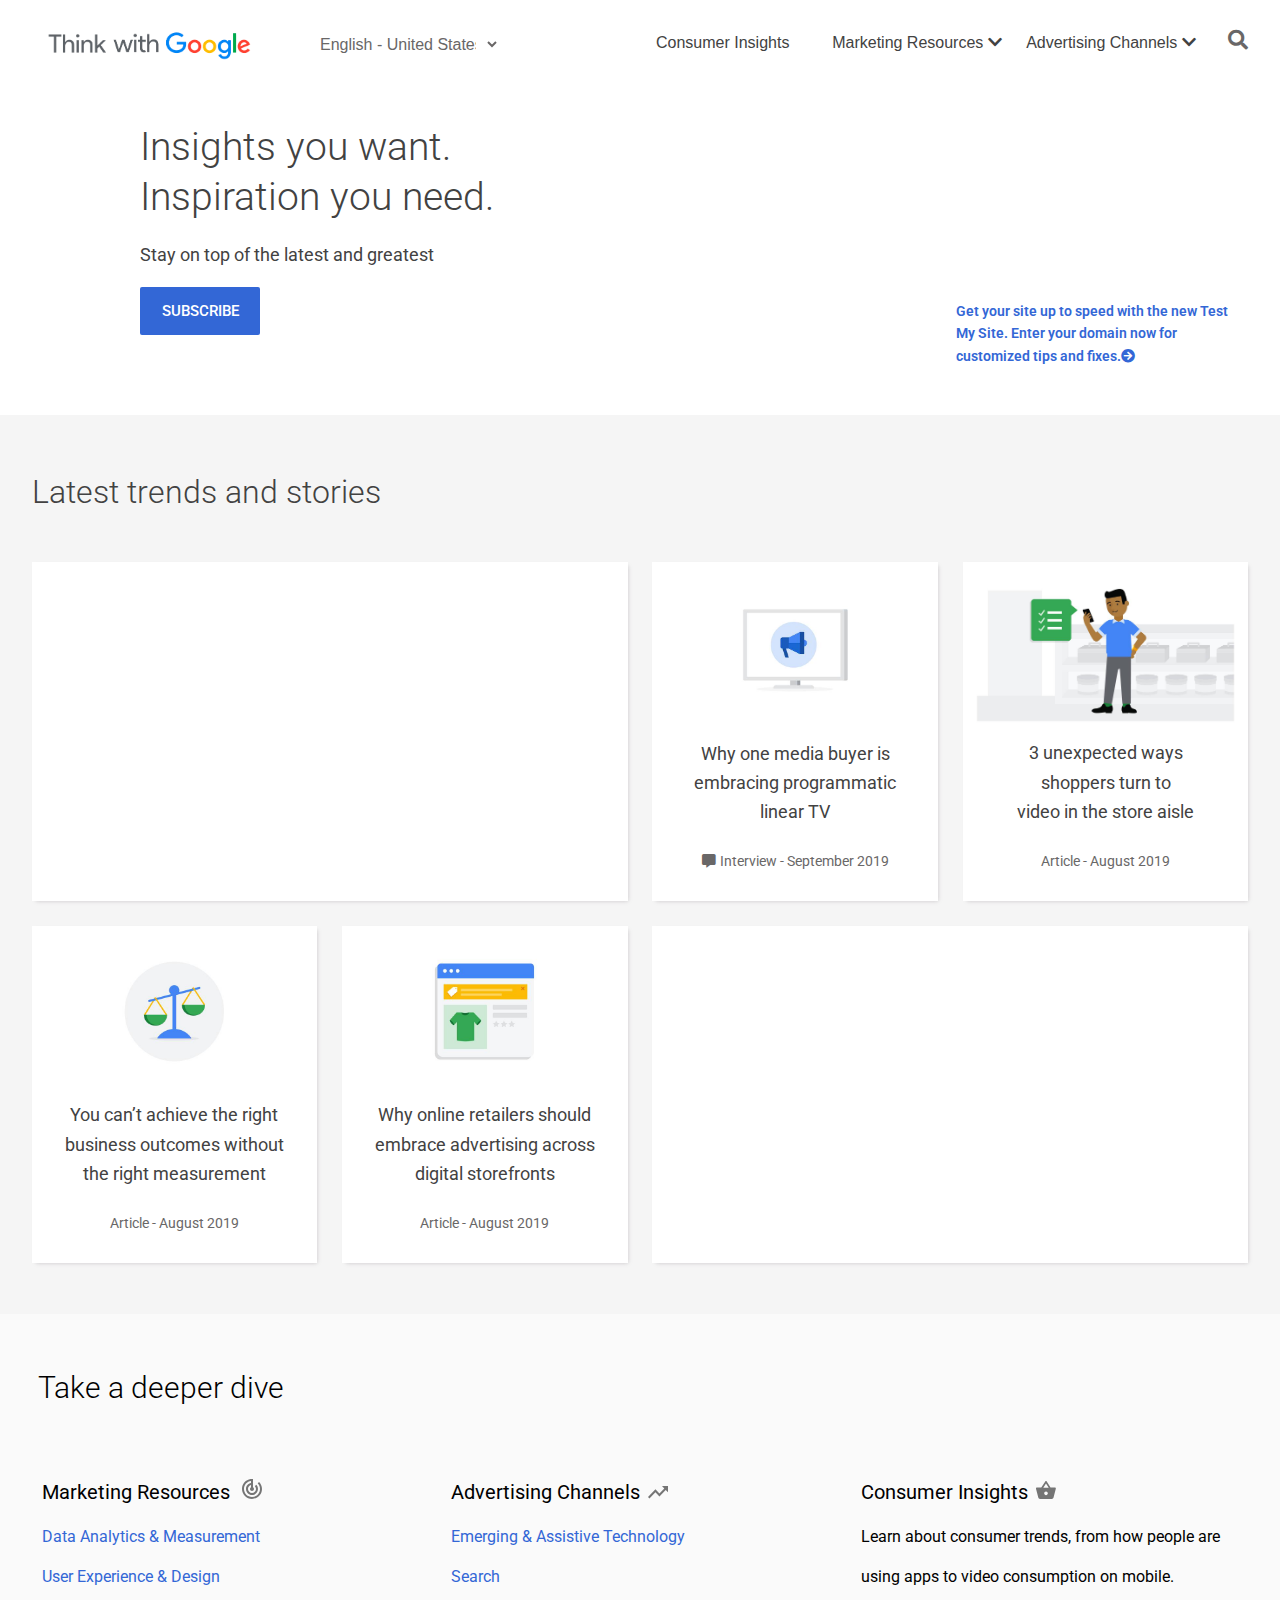
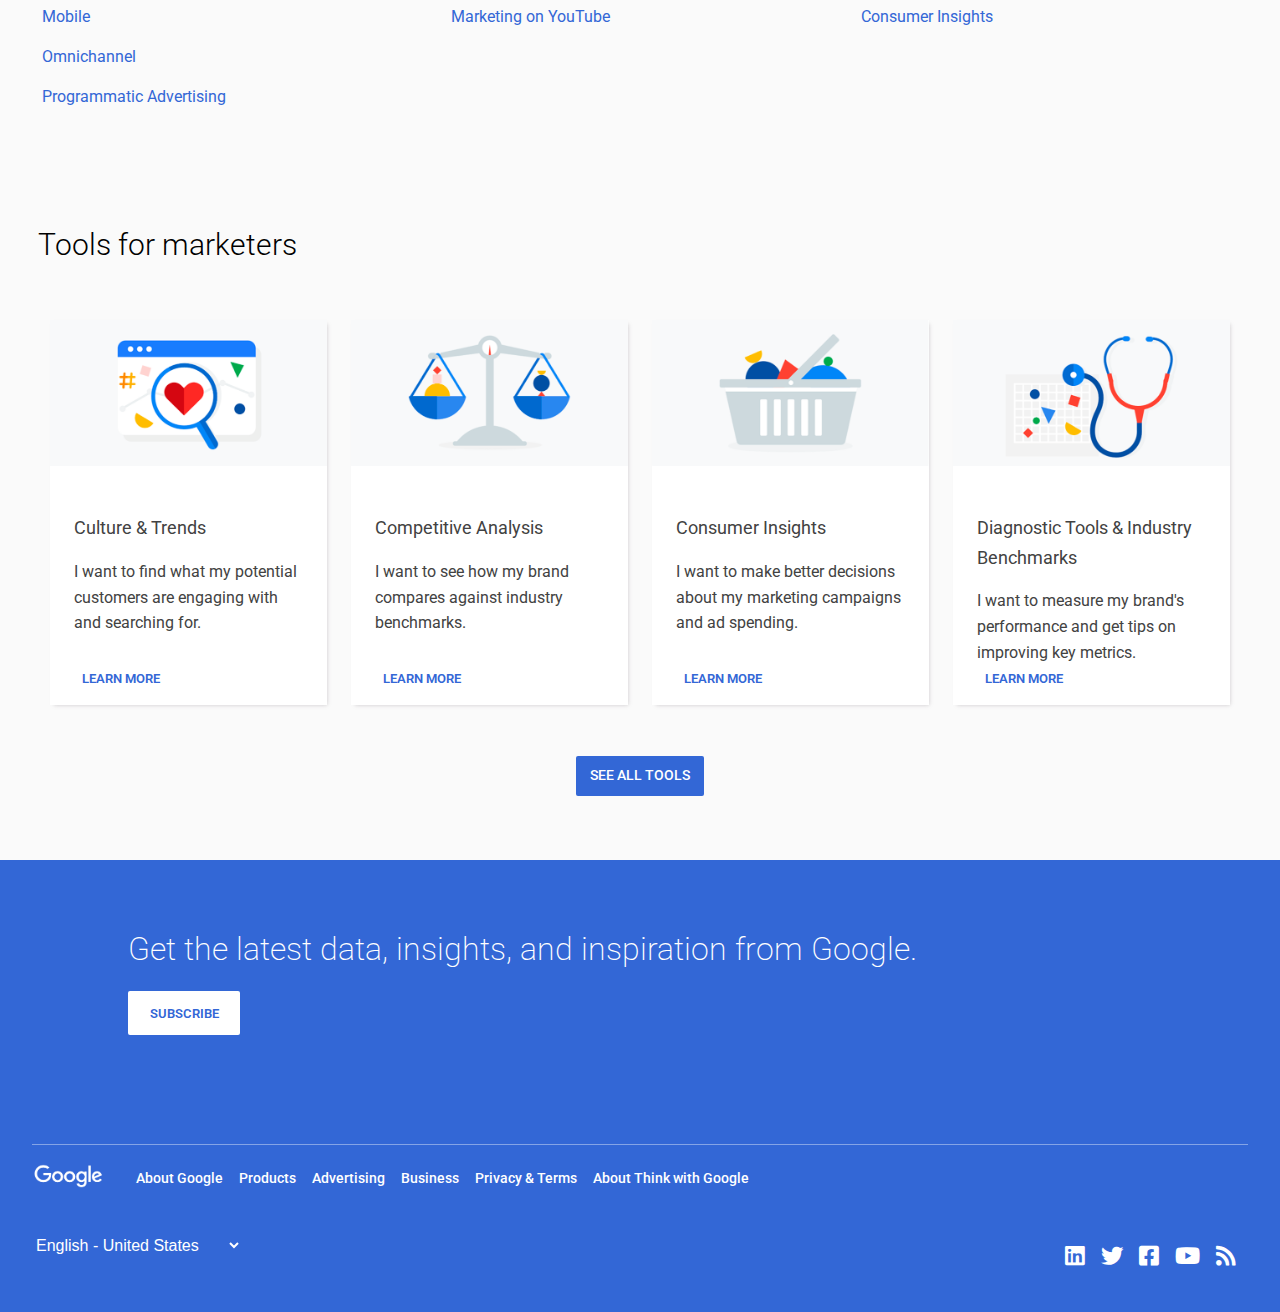
==== commit 4acc74f3: "Update index.html" ====
--- a/week3/index.html
+++ b/week3/index.html
@@ -7,10 +7,9 @@
     <link rel="stylesheet" href="style.css">
     <link rel="stylesheet" href="https://use.fontawesome.com/releases/v5.9.0/css/all.css">
     <link href="https://fonts.googleapis.com/css?family=Roboto:300,400&display=swap" rel="stylesheet">
-    <title>Document</title>
+    <title>Thinking with Google</title>
 </head>
 <body>
-
     <!-- Top container with logo, navigation, quote etc. -->
   <div class="topcontainer">
     <header>
@@ -48,9 +47,8 @@
                 </div>
             </div>
           </div>
-          <img src="/images/twg-logo-large.png" alt="twg-logo">
-
-          </div>
+          <img src="images/twg-logo-large.png" alt="twg-logo">
+         </div>
         </div>
         <div class="white-lang mobile-hidden">
                 <select name="languages mobile-hidden">
@@ -66,7 +64,6 @@
                     <div class="whole-dropdown">
                             <button class="drop-button">Consumer Insights<i class="fas fa-chevron-down" style="opacity: 0;"></i></button>
                           </div>
-                          
                           <div class="whole-dropdown">
                             <button class="drop-button">Marketing Resources<i class="fas fa-chevron-down"></i></button>
                             <div class="hidden-dropdown">
@@ -78,10 +75,8 @@
                               <a href="https://www.thinkwithgoogle.com/marketing-resources/programmatic/" class="border-bottom">Programmatic Advertising</a>
                               <a href="https://www.thinkwithgoogle.com/tools/">Tools</a>
                               <a href="https://www.thinkwithgoogle.com/marketing-resources/tutorials/">Tutorials</a>
-
                             </div>
                           </div>
-                          
                           <div class="whole-dropdown">
                             <button class="drop-button">Advertising Channels<i class="fas fa-chevron-down"></i></button>
                             <div class="hidden-dropdown">
@@ -91,15 +86,12 @@
                               <a href="https://www.thinkwithgoogle.com/advertising-channels/video/">Youtube</a>
                             </div>
                           </div>
-                
-       
             </div>
         </div>
         <div class="searchbar phone-hidden" style="z-index: 500">
           <input id="src-btn" type="checkbox"></input>
                  <label for="src-btn" class="search-button"><i class="fas fa-search"></i>
                  </label>
-          
           <div class="search mobile-hidden">
             <div class="wrapper">
                 <header>
@@ -137,7 +129,7 @@
                              </div>
                          </div>
                        </div>
-                       <img src="/images/twg-logo-large.png" alt="twg-logo">
+                       <img src="images/twg-logo-large.png" alt="twg-logo">
              
                        </div>
                      </div>
@@ -180,12 +172,8 @@
                                            <a href="https://www.thinkwithgoogle.com/advertising-channels/video/">Youtube</a>
                                          </div>
                                        </div>
-                             
-                    
                          </div>
                      </div>
-                     
-                   
                  </header>
             <div class="custom-search">
               <input type="text" placeholder="Search Think with Google"><i class="fas fa-search"></i>
@@ -193,7 +181,6 @@
             </div>
           </div>
         </div>
-      
     </header>
     <!-- jumbotron kinda thing -->
     <div class="leftright">
@@ -227,7 +214,7 @@
       <div class="news">
           <a href="https://www.thinkwithgoogle.com/advertising-channels/programmatic-linear-tv/">
             <div class="link-wrapper">
-              <div class="image"><img src="/images/rsm1.png" alt="tv-pic"></div>
+              <div class="image"><img src="images/rsm1.png" alt="tv-pic"></div>
               <div class="title-and-details">
                 <div class="title"><h4>Why one media buyer is embracing programmatic linear TV</h4></div>
                 <div class="details"><i class="fas fa-comment-alt"></i><span>Interview - September 2019</span></div>
@@ -239,7 +226,7 @@
       <div class="news">
           <a href="https://www.thinkwithgoogle.com/advertising-channels/video/in-store-video-shopping-behavior/">
             <div class="link-wrapper">
-              <div class="image"><img src="/images/rsm2.png" alt="man-with-phone-pic"></div>
+              <div class="image"><img src="images/rsm2.png" alt="man-with-phone-pic"></div>
               <div class="title-and-details">
                 <div class="title"><h4>3 unexpected ways <br> shoppers turn to<br> video in the store aisle</h4></div>
                 <span class="mobile-hide"></span>
@@ -252,7 +239,7 @@
         <div class="news">
           <a href="https://www.thinkwithgoogle.com/marketing-resources/data-measurement/nordstrom-measurement-strategy/">
             <div class="link-wrapper">
-              <div class="image"><img src="/images/rsm3.png" alt="scales"></div>
+              <div class="image"><img src="images/rsm3.png" alt="scales"></div>
               <div class="title-and-details">
                 <div class="title"><h4>You can’t achieve the right business outcomes without the right measurement</h4></div>
                 <div class="details">Article - August 2019</div>
@@ -264,7 +251,7 @@
         <div class="news">
           <a href="https://www.thinkwithgoogle.com/marketing-resources/monetization/retail-advertising-revenue-strategy/">
               <div class="link-wrapper">
-                <div class="image"><img src="/images/rsm4.png" alt="web-page-photo"></div>
+                <div class="image"><img src="images/rsm4.png" alt="web-page-photo"></div>
                 <div class="title-and-details">
                   <div class="title"><h4>Why online retailers should embrace advertising across digital storefronts</h4></div>
                   <div class="details">Article - August 2019</div>
@@ -290,7 +277,7 @@
       <h3>Take a deeper dive</h3>
       <div class="deeper-dive">
         <div class="marketing-resources inblock">
-          <span>Marketing Resources</span> <img src="/images/icon_resources-01.svg" style="width: 20px; padding-top:4px;" alt="icon-target">
+          <span>Marketing Resources</span> <img src="images/icon_resources-01.svg" style="width: 20px; padding-top:4px;" alt="icon-target">
             <ul>
                 <li><a href="https://www.thinkwithgoogle.com/marketing-resources/data-measurement/" class="opacity-effect">Data Analytics & Measurement</a></li>
                 <li><a href="https://www.thinkwithgoogle.com/marketing-resources/experience-design/" class="opacity-effect">User Experience & Design</a></li>
@@ -300,7 +287,7 @@
             </ul>
         </div>
         <div class="advertising-channels inblock">
-            <span>Advertising Channels</span><img src="/images/icon_marketingstrategies-01.svg" style="width: 20px" alt="icon-arrow">
+            <span>Advertising Channels</span><img src="images/icon_marketingstrategies-01.svg" style="width: 20px" alt="icon-arrow">
             <ul>
                 <li><a href="https://www.thinkwithgoogle.com/advertising-channels/emerging-technology/" class="opacity-effect">Emerging & Assistive Technology</a></li>
                 <li><a href="https://www.thinkwithgoogle.com/advertising-channels/search/" class="opacity-effect">Search</a></li>
@@ -308,7 +295,7 @@
             </ul>
         </div>
         <div class="consumer-insights inblock">
-            <span>Consumer Insights</span><img src="/images/icon_consumerinsights-01.svg" style="width: 20px;" alt="icon-bag">
+            <span>Consumer Insights</span><img src="images/icon_consumerinsights-01.svg" style="width: 20px;" alt="icon-bag">
             <ul>
                 <li>Learn about consumer trends, from how people are using apps to video consumption on mobile.</li>
                 <li><a href="https://www.thinkwithgoogle.com/consumer-insights/" class="opacity-effect">Consumer Insights</a></li>
@@ -321,7 +308,7 @@
          <div class="tool">
             <a href="https://www.thinkwithgoogle.com/tools/culture-trends/">
               <div class="link-wrapper">
-                <div class="tool-image"><img src="/images/rsm5.png" alt="magnifier-img"></div>
+                <div class="tool-image"><img src="images/rsm5.png" alt="magnifier-img"></div>
                 <div class="info-wrapper">
                   <div class="title"><h4>Culture & Trends</h4></div>
                   <div class="ttext">
@@ -334,7 +321,7 @@
          <div class="tool">
             <a href="https://www.thinkwithgoogle.com/tools/competitive-analysis/">
               <div class="link-wrapper">
-                <div class="tool-image"><img src="/images/rsm6.png" alt="scale"></div>
+                <div class="tool-image"><img src="images/rsm6.png" alt="scale"></div>
                 <div class="info-wrapper">
                 <div class="title"><h4>Competitive Analysis</h4></div>
                 <div class="ttext"><p>I want to see how my brand compares against industry benchmarks.</p></div>
@@ -345,7 +332,7 @@
          <div class="tool">
             <a href="https://www.thinkwithgoogle.com/tools/consumer-insights/">
               <div class="link-wrapper">
-                <div class="tool-image"><img src="/images/rsm7.png" alt="food-basket"></div>
+                <div class="tool-image"><img src="images/rsm7.png" alt="food-basket"></div>
                 <div class="info-wrapper">
                 <div class="title"><h4>Consumer Insights</h4></div>
                 <div class="ttext"><p>I want to make better decisions about my marketing campaigns and ad spending.</p></div>
@@ -356,7 +343,7 @@
          <div class="tool">
             <a href="https://www.thinkwithgoogle.com/tools/diagnostics-benchmarks/">
               <div class="link-wrapper">
-                <div class="tool-image"><img src="/images/rsm8.png" alt="stethoscope"></div>
+                <div class="tool-image"><img src="images/rsm8.png" alt="stethoscope"></div>
                 <div class="info-wrapper">
                 <div class="title"><h4>Diagnostic Tools & Industry Benchmarks</h4></div>
                 <div class="ttext"><p>I want to measure my brand's performance and get tips on improving key metrics.</p></div>
@@ -379,7 +366,7 @@
 
         <div class="google-terms">
             
-            <div class="google opacity-effect"> <a href="https://www.google.com"><img src="/images/google_footer.png" alt="google-logo-white"></a> </div>
+            <div class="google opacity-effect"> <a href="https://www.google.com"><img src="images/google_footer.png" alt="google-logo-white"></a> </div>
 
             <ul>
                 <li><a href="https://about.google" class="opacity-effect">About Google</a></li>
@@ -413,4 +400,4 @@
         </div>
    </footer>
 </body>
-</html>+</html>
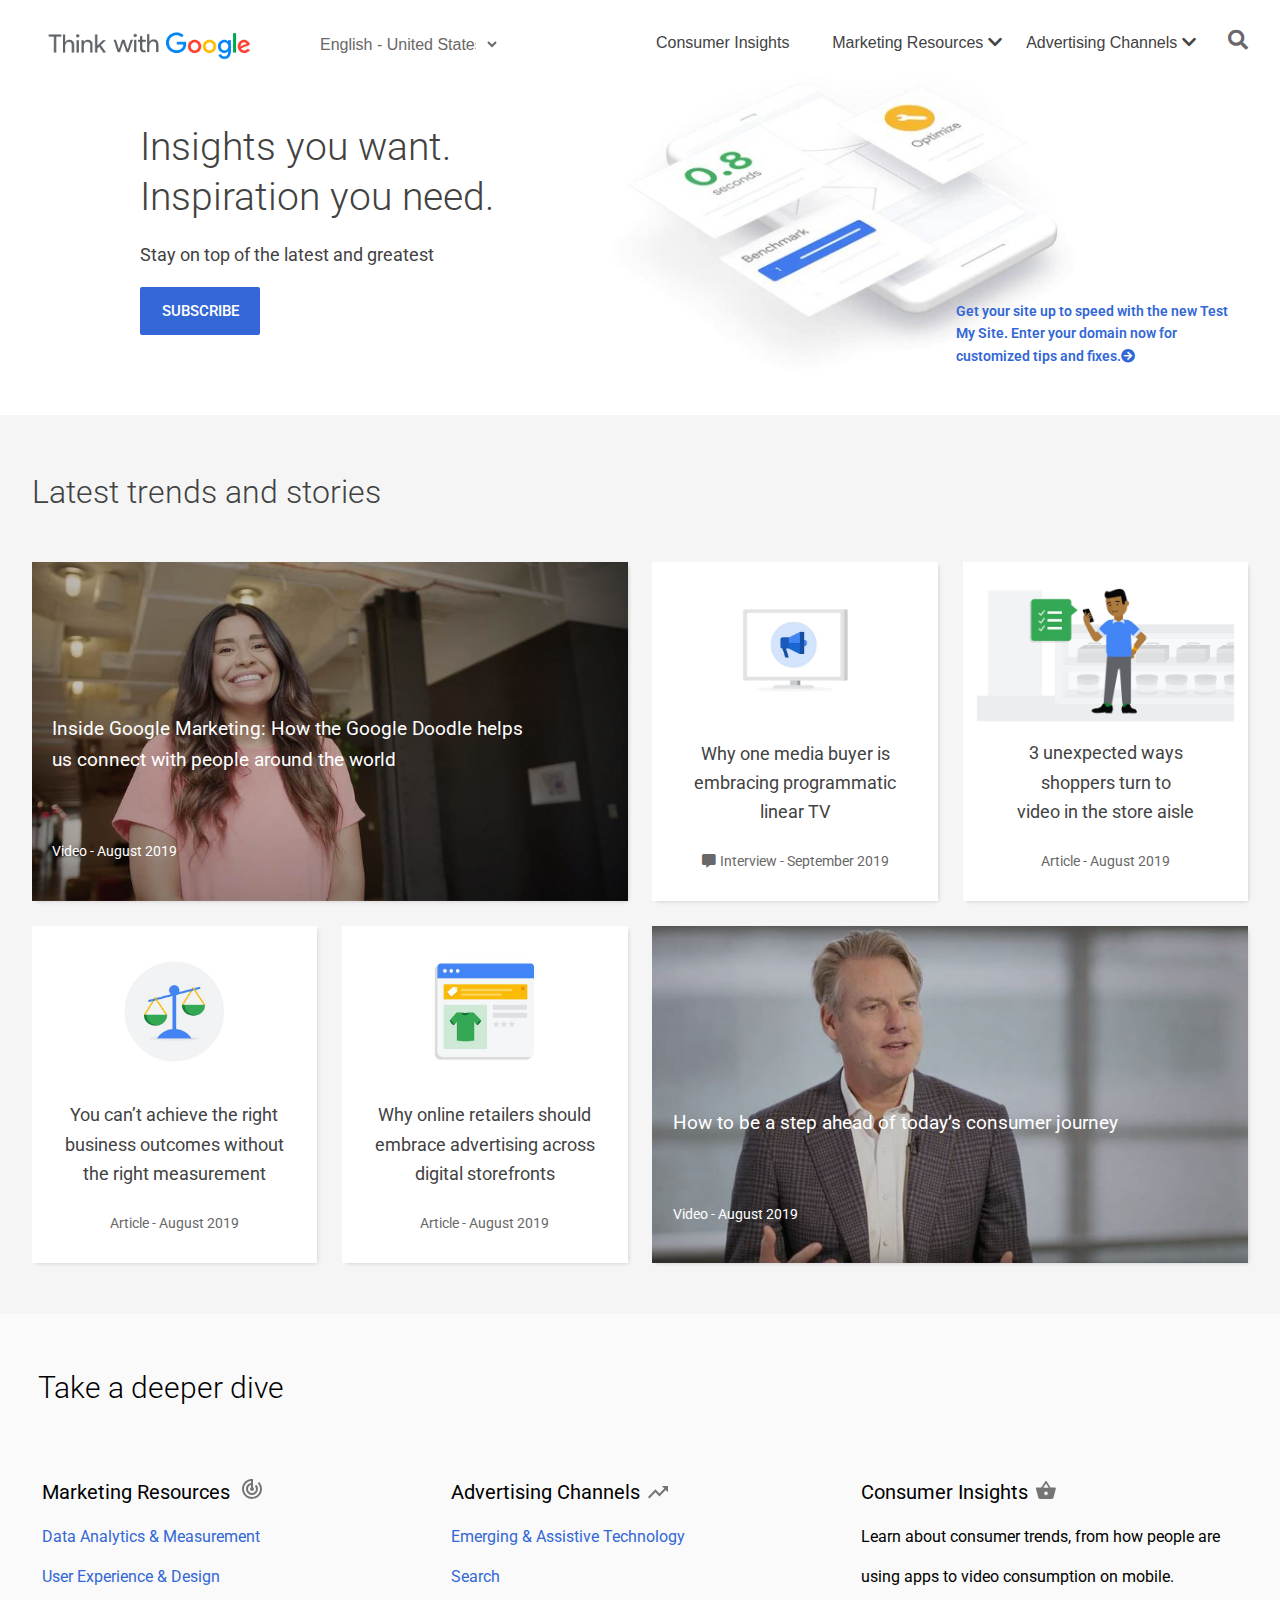
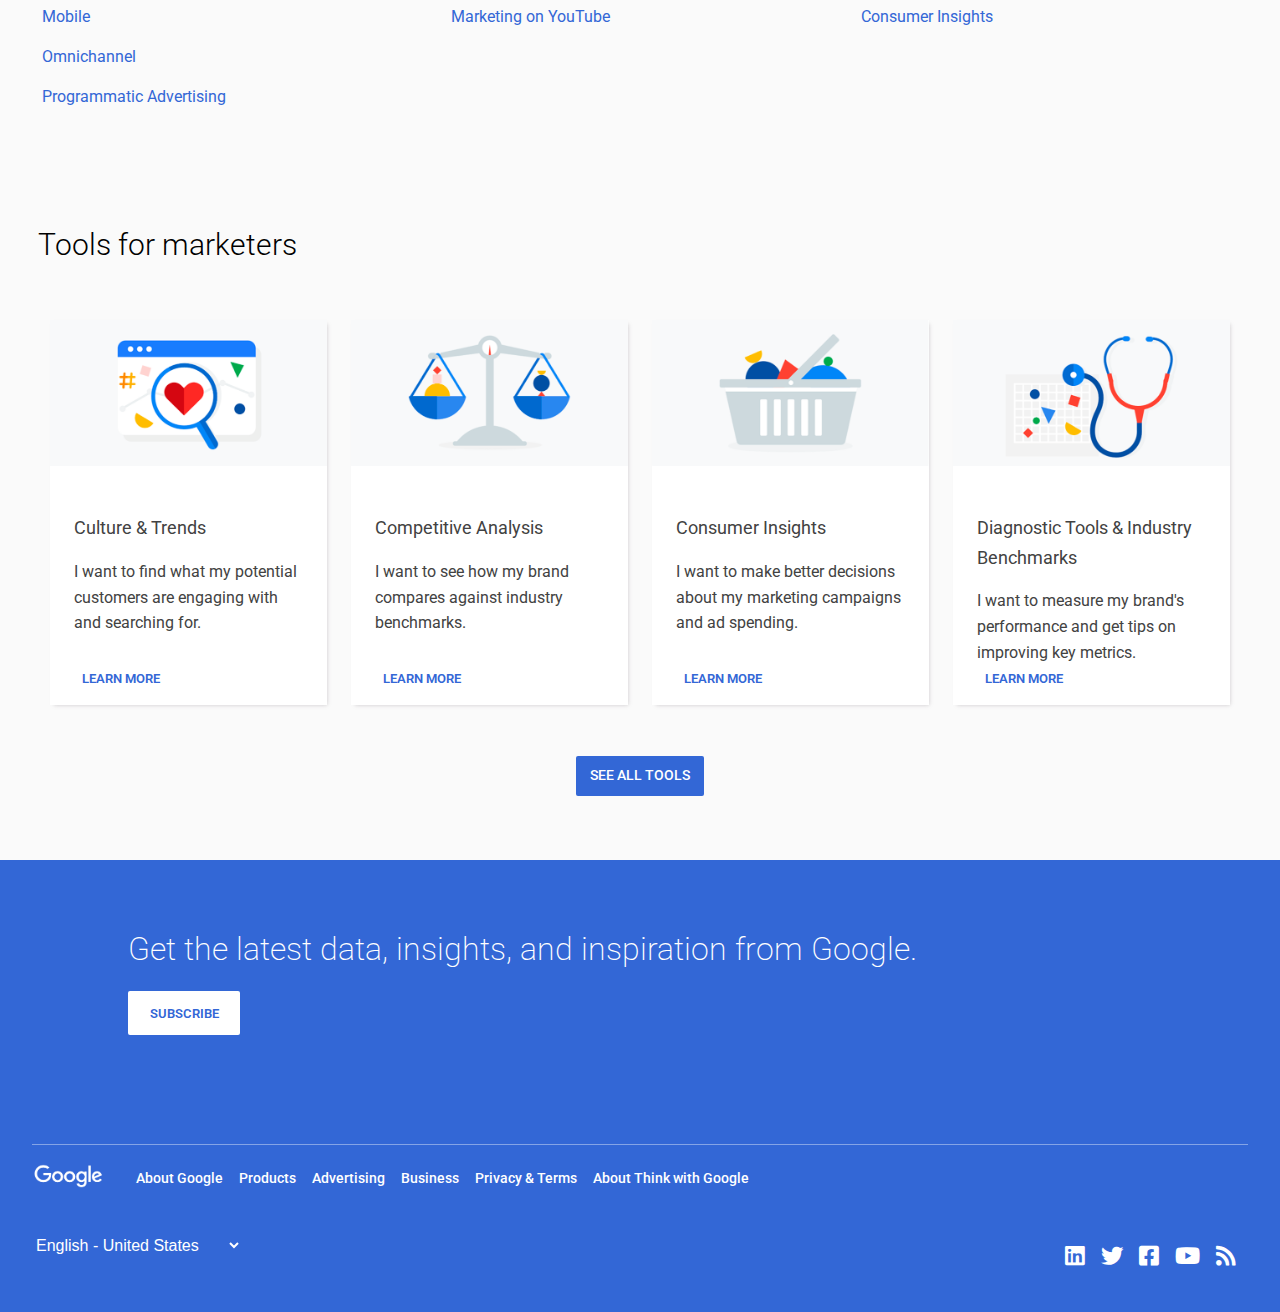
==== commit 5cd1b874: "Update index.html" ====
--- a/week3/index.html
+++ b/week3/index.html
@@ -12,7 +12,7 @@
 <body>
     <!-- Top container with logo, navigation, quote etc. -->
   <div class="topcontainer">
-    <header>
+    <header class="page-header">
        <div class="logo">
           <div class="thinkwithgoogle-logo">
           <div class="hamburger-menu desktop-hidden">
@@ -94,7 +94,7 @@
                  </label>
           <div class="search mobile-hidden">
             <div class="wrapper">
-                <header>
+                <div class="page-header">
                     <div class="logo">
                        <div class="thinkwithgoogle-logo">
                        <div class="hamburger-menu desktop-hidden">
@@ -174,7 +174,7 @@
                                        </div>
                          </div>
                      </div>
-                 </header>
+                 </div>
             <div class="custom-search">
               <input type="text" placeholder="Search Think with Google"><i class="fas fa-search"></i>
             </div>
@@ -269,8 +269,7 @@
               </div>
          
         </div>
-     
-    </div>
+
     <!-- Second section with a lighter background -->
   <div class="lightgray">
       <!-- Three blocks of lists -->
--- a/week3/style.css
+++ b/week3/style.css
@@ -34,753 +34,7 @@
     font-weight: 300;
     padding-top: 4%;
 }
-/* Hamb menu try */
-/* .finalwrap{
-    position: relative;
-    background-color: #c5bdbd;
-} */
-.logo{
-    z-index:5;
-}
-.hamburger{
-    padding-top: .52rem;
-    position: absolute;
-    top: 3.8rem;
-    bottom:50rem;
-    left: 1%;
-    margin-top: -40px;
-    width: 2rem;
-    height: 45px;
-    z-index: 10;
-}  
-.social-media{
-      line-height: 3rem;
-}  
-.firstrect, .secondrect, .thirdrect{
-    position: relative;
-    width: 2em;
-    height: 4px;
-    border-radius: 3px;
-    background-color: #424242ad;
-    margin-top: 5px;
-    transition: all 0.3s ease-in-out;
-}  
-#hambmenu {
-    display: none;
-}  
-.nav {
-    position: static;
-    width: 300px;
-    height: 100%;
-    padding-left:5rem;
-    margin-left:-5rem;
-    padding-top: 5rem;
-    background-color: #FFFFFF;
-    top: -100%; 
-    left: 0; 
-    right: 0; 
-    bottom: 0;
-    z-index:9;
-    overflow: scroll;
-    transform: scale(0);
-    transition: all 0.2s ease-in-out;
-
-}
-.wrapper{
-    padding:0 1.5rem;
-}
-.final-wrap{
-    position: relative;
-}
-.wrapper a{
-      font-size:1rem;
-      line-height: 1;
-      display: block;
-      padding-bottom:.75rem;
-      width: 100%;
-      color: #696767;
-}
-#hambmenu:checked + .hamburger .firstrect {
-    transform: rotate(-45deg);
-    margin-top: 16px;
-}
-#hambmenu:checked + .hamburger .thirdrect {
-    opacity: 0;
-    transform: rotate(45deg);
-}
-#hambmenu:checked + .hamburger .secondrect {
-    transform: rotate(45deg);
-    margin-top: -4px;
-}
-#hambmenu:checked + .hamburger + .nav {
-    top: 0;
-    transform: scale(1);
-} 
-/* hamb menu try -ends   */
-
- /* Dropdown menu trying stuff */
-.drop-button {
-    background-color: #FFFFFF;
-    color: #424242;
-    padding-left: 1rem;
-    font-size: 1rem;
-    font-weight: 500;
-    border: none;
-    white-space: nowrap;
-}
-.whole-dropdown {
-    position: relative;
-    display: inline-block;
-}
-.whole-dropdown i{
-    padding:0.3rem;
-    margin-right:0.2rem;
-    transition:all 0.1s ease-in-out;
-}
-
-.whole-dropdown:hover i{
-    transform: rotate(180deg);
-}
-.hidden-dropdown{
-    display: none;
-    position: absolute;
-    background-color: #F5F5F5;
-    min-width: 15rem;
-    box-shadow: 0px 0.25rem 0.25rem 0 rgba(0,0,0,0.2);
-    z-index: 1;
-    border-radius:0.25rem;
-}
-.hidden-dropdown a {
-    display: block;
-    color: #424242;
-    padding: 0.75rem 1rem;
-    text-decoration: none;
-} 
-.hidden-dropdown a:hover {background-color: #EEEEEE;}
-  
-.whole-dropdown:hover .hidden-dropdown {display: block;}
-  
-.whole-dropdown:hover .drop-button {background-color: #F5F5F5;}
-  
-/* Drowdown ends */
-
-header{
-    width: 100%;
-    height: 80px;
-    display: flex;
-}
-.white-lang{
-    width: 12rem;
-    position: absolute;
-    margin-left: 18rem;
-}
-.white-lang select{
-  font-size: 1rem;
-  margin-top:1.1rem;
-  padding: 7px 8px;
-  color:#696767;
-  width: 100%;
-  border: none;
-  box-shadow: none;
-  background-color: #FFFFFF;
-}
-.white-lang select:focus {
-  outline: none;
-}
-.hid-nav-container{
-      display:flex;
-      padding-bottom:1rem;
-}
-.hidden-nav{
-    display: flex;
-    align-items: center;
-    margin-left: 50%;
-    font-size: 1.05rem;
-    color: #424242;
-}
-.searchbar{
-    position: absolute;
-    top: 1.5rem;
-    right: 2rem;
-    font-size: 1.25rem;
-    color: #696767;
-}
-.thinkwithgoogle-logo {
-    display: flex;
-    align-items: center;
-}
-.thinkwithgoogle-logo img{
-    height: 3.3rem; 
-    padding: 0.4rem 1rem; 
-    position:absolute; 
-    top:1rem; 
-    left:2.5rem;
-}
-.hamburger-menu{
-    padding:10px;
-    overflow: auto;
-    display: none;
-}
-.topcontainer{
-    background-image: url(/images/googlefoto.jpg);
-    height: auto;
-    padding:10px 20px 0 20px;
-    background-color: #FFFFFF;
-    box-sizing: content-box;
-    background-repeat: no-repeat;
-    background-size: cover;
-    background-position: center center;
-}
-.leftright{
-    display: flex;
-    width: 100%;
-    height: auto;
-   
-}
-.left{
-    width:60%;
-    height: auto;;
-    display: flex;
-    flex-direction: column;
-    align-items: flex-start;
-    justify-content: center;
-    padding: 0 2rem 2rem 7.5rem;
-}
-.left h1{
-    font-size:2.42rem;
-    max-width: 75%;
-    font-weight: 300;
-    color:#424242;
-    line-height: 1.3;
-    padding-top:2rem;
-}
-
-.left p{
-    padding:1em 0;
-    font-size: 1.125rem;
-    color:#424242;
-}
-.subs-button-blue{
-    display: block;
-    width: 7.5rem;
-    height: 3rem;
-    background-color: #3367D6;
-    margin-top:0;
-    margin-bottom:3rem;
-    display: flex;
-    border-radius: .125rem;
-    
-}
-.subs-button-blue a{
-    color:#FFFFFF;
-    text-transform: uppercase;
-    display: block;
-    margin: auto;
-    font-size:.925rem;
-    font-weight: 500;
-}
-.right{
-    width:60%;
-    height: 270px;;
-    position: relative;
-}
-.right p{
-    position: absolute;
-    bottom: 2.5rem;
-    right: 1rem;
-    max-width: 18rem;
-    height: 20px;
-    font-weight: 600;
-    font-size:.875rem;
-    color: #3367D6;
-}
-
-/* Stories and News section styling */
-.stories{
-    display: flex;
-    flex-wrap: wrap;
-    justify-content: center;
-    margin:1.5%;
-}
-.image img{
-    width: 100%;
-}
-.stories-title{
-    color: #424242;
-    font-weight: 300;
-    padding: 4% 2% 1% 2.5%;
-    font-size: 2rem;
-}
-.news{
-    width:23%;
-    height:auto;
-    overflow: visible;
-    background-color: #FFFFFF;
-    margin:1%;
-    display: flex;
-    flex-direction: column;
-    text-align:center;
-    box-sizing: border-box;
-    padding:1%;
-    -webkit-box-shadow: 2px 2px 4px -2px rgba(122, 113, 122, 0.36);
-    -moz-box-shadow: 2px 2px 4px -2px rgba(122, 113, 122, 0.36);;
-    box-shadow: 2px 2px 4px -2px rgba(122, 113, 122, 0.36);;
-}
-.title{
-    padding:0.5rem;
-}
-.title h4{
-    line-height: 1.6;
-    font-weight: 400;
-    font-size: 1.15rem;
-    color: #424242;
-}.details{
-    margin:1rem 0;
-    font-size:0.85rem;
-    color:#696767;
-}
-.details i{
-    color: #696767;
-    padding-right:0.25rem;
-    vertical-align: middle;
-
-}
-.first, .last{
-    width:48%;
-}
-.first{
-    background-image: url(/images/youtubee.jpg);
-    background-repeat: no-repeat;
-    background-position: center center;
-    background-size: cover;
-}
-.last{
-    background-image: url(/images/youtube2.jpg);
-    background-repeat: no-repeat;
-    background-position: center center;
-    background-size: cover;
-}
-.video-link{
-    width: 100%;
-    display: flex;
-    flex-direction: column;
-    justify-content: flex-end;
-    height:18rem;
-} 
-.video-link p{
-      color:#FFFFFF;
-      text-align:left;
-      font-size:1.2rem;
-      margin: 5rem 5rem 1rem 0.5rem;
-}
-.video-link span{
-    color:#FFFFFF;
-    text-align:left;
-    font-size:.9rem;
-    padding:3rem 0 0 0.5rem;
-}
-
-/* Container with a lighter gray-styling starts here- */
-.lightgray{
-    background-color: #FAFAFA;
-    padding-bottom: 4rem;
-}
-.deeper-dive{
-    display: flex;
-    flex-direction: row;
-    margin: 2%;
-
-}
-.inblock ul li a{
-    color: #3367d6;
-}
-.deeper-dive > div{
-    margin:1em;
-    width: 33.3%;
-    line-height: 2.5;
-}
-.deeper-dive span{
-    font-size:1.25rem;
-    padding-right:0.5rem;
-}
-.marketer-tools{
-    display: flex;
-    flex-wrap: wrap;
-    margin: 3%;
-}
-.tool{
-    margin:1%;
-    width: 23%;
-    height: auto;
-    overflow: visible;
-    display: flex;
-    position: relative;
-    flex-direction: column;
-    background-color: #FFFFFF;
-    -webkit-box-shadow: 2px 2px 4px -2px rgba(122, 113, 122, 0.36);
-    -moz-box-shadow: 2px 2px 4px -2px rgba(122, 113, 122, 0.36);
-    box-shadow: 2px 2px 4px -2px rgba(122, 113, 122, 0.36);
-    transition: box-shadow .2s cubic-bezier(.4,0,.2,1);
-}
-.tool:hover, .news:hover{
-    box-shadow: 4px 2px 2px -2px rgba(122, 113, 122, 0.36);
-}
-.tool-image img{
-    width: 100%;
-}
-.info-wrapper{
-    display: flex;
-    flex-direction: column;
-    padding: 2rem 1rem;
-}
-.ttext{
-    color:#424242;
-    padding:0.5rem;
-}
-.tool-button{
-    display: block;
-    width: 8rem;
-    height: 2.5rem;
-    background-color: #3367D6;
-    margin: 0 auto;
-    display: flex;
-    border-radius: .125rem;
-}
-.tool-button a{
-    color:#FFFFFF;
-    text-transform: uppercase;
-    display: block;
-    margin: auto;
-    font-size:.875rem;
-    font-weight: 500;
-}
-.learn-more{
-      text-transform: uppercase;
-      padding: 1em 1.5rem;
-      font-weight: 600;
-      color: #3367D6;
-      position: absolute;
-      left:    0;
-      bottom:   0;
-      padding:1rem 2rem;
-      font-size:.825rem
-}
-
-
-/* Footer starts here */
-footer{
-    width: 100%;
-    background-color: #3367D6;
-    height:auto;
-    overflow: visible;
-    display: flex;
-    flex-direction: column;
-    color: #FFFFFF;
-align-items: center;}
-.subscribe{
-    width:80%;
-    padding: 4em 1em 6em 1em;
-}
-#subs-button{
-    width: 7rem;
-    height: 2.75rem;
-    display: block;
-    background-color: white;
-    color: #3367D6;
-    border-radius: .125rem;
-    display: flex;
-    justify-content: center;
-    align-items: center;
-    text-transform: uppercase;
-    font-size:.825rem;
-    font-weight: 600;
-    margin-top: 1.25em;
-    margin-bottom: 1em;
-}
-#subs-button a{
-     color:#3367D6;
-}
-.getnews{
-    font-size: 2rem;
-    font-weight: 200;
-
-}
-.google img{
-    width:4.5rem;
-}
-.google-terms{
-    border-top:1px solid #85A4E6;
-    padding: 1em 0 ;
-    display: flex;
-    flex-direction: row;
-}
-.google-terms, .lastpart{
-    width: 95%;
-}
-.google-terms ul{
-    padding: 0.2rem 2rem;
-}
-.google-terms ul li{
-    padding-right:0.75rem;
-    font-size:0.9rem;
-    font-weight: 500;
-    display: inline-block;
-
-}
-.google-terms ul li a{
-    color: #FFFFFF;
-}
-.lastpart{
-    display: flex;
-    flex-direction: row;
-    padding: 1em 1em 2em 1em;
-}
-.language, .social-media{
-    width: 50%;
-}
-.custom-lang{
-    position:relative;
-    width:210px;
-    height:20px;
-}
-.custom-lang select{
-     font-size: 1rem;
-      padding: 5px 0px;
-      color:white;
-      width: 100%;
-      border: none;
-      box-shadow: none;
-      background-color: #3367D6;
-}
-.custom-lang select:focus {
-      outline: none;
-}
-.social-media{
-    text-align:right;
-}
-.social-media a{
-    color:#FFFFFF;
-    font-size:1.4rem;
-    padding-right:0.75rem;
-    vertical-align: middle;
-}
-.social-media ul li{
-    display: inline-block;
-}
-
-/* Media Queries */
-
-@media screen and (max-width:600px){
-
-    .phone-hidden{
-    display: none;
-    }
-    .mobile-hidden{
-    display:none;
-    }
-    h3{
-    margin:4.5%;
-    } 
-    .topcontainer{
-    background-image: initial;
-    background-color: #F5F5F5;
-    padding: 10px 20px 0 8px;
-
-    }
-    .hamburger-menu{
-    display: inline-block;
-    }
-    .hamburger{
-        padding-top:1.2rem;
-    }
-    .thinkwithgoogle-logo img{
-        padding: 0.9rem 1rem;
-    }
-    .left, .left h1{
-    width: 100%;
-    font-size:1.75rem;
-    }
-    .left h1{
-    padding-bottom: 3rem;
-    padding-left:0.75rem;
-    margin-top:2rem;
-
-    }
-    .left{
-    padding: 0.2em 0 0 0;
-    }
-    .topcontainer, .leftright, .left, .left h1{
-    height:auto;
-    }
-    .first, .last{
-    height: 18rem;
-    }
-    .news{
-    width:95%;
-    margin-top:2.4%;
-    flex-direction: row;
-    display: flex;
-    justify-content: flex-start;
-    text-align: left;
-    transition: box-shadow .2s cubic-bezier(.4,0,.2,1);
-    }
-    .news img{
-    width: 9.5rem;
-    }
-    .video-link{
-    height: 14rem;
-    }
-    .info-wrapper{
-    padding: 0;
-
-    }
-    .details{
-    margin:0.25rem 0;
-
-    }
-    .deeper-dive > div{
-    margin:1em;
-    width: 98%;
-    }
-    .deeper-dive{
-    width: 98% !important;
-    display: flex;
-    flex-direction: column;
-    }
-    .tool{
-    width: 98%;
-    flex-direction: row;
-    display: flex;
-    }
-    .tool-image img{
-  width: 10rem;
-    }
-    .link-wrapper{
-    display: flex;
-    flex-direction: row;
-    }
-    .title-and-details{
-    display: flex;
-    flex-direction: column;
-    margin-left:0.5rem;
-    }
-    .learn-more{
-    position: static;
-    }
-    .google-terms{
-    flex-direction: column;
-    }
-    .google-terms ul {
-    padding: 0;
-    }
-    .social-media{
-    text-align:left;
-    }
-    .lastpart{
-    display: flex;
-    flex-direction: column;
-    }
-
-
-}
-
-@media screen and (min-width:601px) and (max-width:999px){
-
-    .mobile-hidden{
-        display:none;
-    }
-    h3{
-        margin:3%;
-        padding-top:7%;
-        font-size:1.65rem;
-    }
-    .topcontainer{
-    background-color:#F5F5F5;
-    }
-    .topcontainer{
-        background-image: initial;
-    }
-    .thinkwithgoogle-logo img{
-        padding: 1.1rem 1.5rem;
-    }
-    .hamburger-menu{
-        display: inline-block;
-    }
-    .hamburger{
-        padding-top: 1.3rem;
-        padding-left: 1.5rem;
-    }
-    .left, .left h1{
-        width: 100%;
-    }
-    .left h1{
-        padding-bottom: 3rem;
-        margin-top:2rem;
-    }
-    .left{
-        padding: 0.2em 0 0 0;
-    }
-    .topcontainer, .leftright, .left, .left h1{
-        height:auto;
-    }
-    .stories{
-        margin: 2%;
-
-    }
-    .video-link{
-        height: 16rem;
-    }
-    .first, .last{
-        width:97.5% !important;
-        height: 18rem;
-    }
-    .deeper-dive > div{
-        margin:1em;
-        width: 48%;
-    }
-    .news{
-        width:48%;
-    }
-    .tool{
-        width: 48%;
-    }
-    .learn-more{
-        padding-left:1.5rem;
-    }
-    .google-terms{
-        flex-direction: column;
-    }
-    .google-terms ul {
-        padding: 0;
-    } 
-
-}
-@media screen and (min-width:1000px) and (max-width:1179px){
-    .hamburger-menu{
-        display: inline-block;
-    }
-    .small-desktop-hidden{
-        display: none;
-    }
-    .white-lang{
-        padding-top:0.25rem;
-    }
-}
-
-@media screen and (min-width:1180px){
-    .thinkwithgoogle-logo img{
-        padding: 0.1rem;
-    }
-}
-
-
-
-
-
 /* Trying to create a searchbar */
-*{
-    list-style-type:none;
-  }
   .search-button{
     position: absolute;
     top: 0;
@@ -826,16 +80,758 @@
     animation: slideIn 2s forwards;
     z-index:4;
     transform: scale(0);  
-  }
-  
-  
-  
-  
+  } 
   #src-btn:checked + .search-button + .search {
     top: 0;
     transform: scale(1);
   }
   
+
+/* Hamb menu try */
+
+/* .finalwrap{
+    position: relative;
+    background-color: #c5bdbd;
+} */
+.logo{
+    z-index:5;
+}
+.hamburger{
+    padding-top: .52rem;
+    position: absolute;
+    top: 3.8rem;
+    bottom:50rem;
+    left: 1%;
+    margin-top: -40px;
+    width: 2rem;
+    height: 45px;
+    z-index: 10;
+}  
+.social-media{
+      line-height: 3rem;
+}  
+.firstrect, .secondrect, .thirdrect{
+    position: relative;
+    width: 2em;
+    height: 4px;
+    border-radius: 3px;
+    background-color: #424242ad;
+    margin-top: 5px;
+    transition: all 0.3s ease-in-out;
+}  
+#hambmenu {
+    display: none;
+}  
+.nav {
+    position: static;
+    width: 300px;
+    height: 100%;
+    padding-left:5rem;
+    margin-left:-5rem;
+    padding-top: 5rem;
+    background-color: #FFFFFF;
+    top: -100%; 
+    left: 0; 
+    right: 0; 
+    bottom: 0;
+    z-index:9;
+    overflow: scroll;
+    transform: scale(0);
+    transition: all 0.2s ease-in-out;
+
+}
+.wrapper{
+    padding:0 1.5rem;
+}
+.final-wrap{
+    position: relative;
+}
+.wrapper a{
+      font-size:1rem;
+      line-height: 1;
+      display: block;
+      padding-bottom:.75rem;
+      width: 100%;
+      color: #696767;
+}
+#hambmenu:checked + .hamburger .firstrect {
+    transform: rotate(-45deg);
+    margin-top: 16px;
+}
+#hambmenu:checked + .hamburger .thirdrect {
+    opacity: 0;
+    transform: rotate(45deg);
+}
+#hambmenu:checked + .hamburger .secondrect {
+    transform: rotate(45deg);
+    margin-top: -4px;
+}
+#hambmenu:checked + .hamburger + .nav {
+    top: 0;
+    transform: scale(1);
+} 
+/* hamb menu try -ends   */
+
+ /* Dropdown menu trying stuff */
+.drop-button {
+    background-color: #FFFFFF;
+    color: #424242;
+    padding-left: 1rem;
+    font-size: 1rem;
+    font-weight: 500;
+    border: none;
+    white-space: nowrap;
+}
+.whole-dropdown {
+    position: relative;
+    display: inline-block;
+}
+.whole-dropdown i{
+    padding:0.3rem;
+    margin-right:0.2rem;
+    transition:all 0.1s ease-in-out;
+}
+
+.whole-dropdown:hover i{
+    transform: rotate(180deg);
+}
+.hidden-dropdown{
+    display: none;
+    position: absolute;
+    background-color: #F5F5F5;
+    min-width: 15rem;
+    box-shadow: 0px 0.25rem 0.25rem 0 rgba(0,0,0,0.2);
+    z-index: 1;
+    border-radius:0.25rem;
+}
+.hidden-dropdown a {
+    display: block;
+    color: #424242;
+    padding: 0.75rem 1rem;
+    text-decoration: none;
+} 
+.hidden-dropdown a:hover {background-color: #EEEEEE;}
+  
+.whole-dropdown:hover .hidden-dropdown {display: block;}
+  
+.whole-dropdown:hover .drop-button {background-color: #F5F5F5;}
+  
+/* Drowdown ends */
+
+header{
+    width: 100%;
+    height: 80px;
+    display: flex;
+}
+.white-lang{
+    width: 12rem;
+    position: absolute;
+    margin-left: 18rem;
+}
+.white-lang select{
+  font-size: 1rem;
+  margin-top:1.1rem;
+  padding: 7px 8px;
+  color:#696767;
+  width: 100%;
+  border: none;
+  box-shadow: none;
+  background-color: #FFFFFF;
+}
+.white-lang select:focus {
+  outline: none;
+}
+.hid-nav-container{
+      display:flex;
+      padding-bottom:1rem;
+}
+.hidden-nav{
+    display: flex;
+    align-items: center;
+    margin-left: 50%;
+    font-size: 1.05rem;
+    color: #424242;
+}
+.searchbar{
+    position: absolute;
+    top: 1.5rem;
+    right: 2rem;
+    font-size: 1.25rem;
+    color: #696767;
+}
+.thinkwithgoogle-logo {
+    display: flex;
+    align-items: center;
+}
+.thinkwithgoogle-logo img{
+    height: 3.3rem; 
+    padding: 0.4rem 1rem; 
+    position:absolute; 
+    top:1rem; 
+    left:2.5rem;
+}
+.hamburger-menu{
+    padding:10px;
+    overflow: auto;
+    display: none;
+}
+.topcontainer{
+    background-image: url(images/googlefoto.jpg);
+    height: auto;
+    padding:10px 20px 0 20px;
+    background-color: #FFFFFF;
+    box-sizing: content-box;
+    background-repeat: no-repeat;
+    background-size: cover;
+    background-position: center center;
+}
+.leftright{
+    display: flex;
+    width: 100%;
+    height: auto;
+   
+}
+.left{
+    width:60%;
+    height: auto;;
+    display: flex;
+    flex-direction: column;
+    align-items: flex-start;
+    justify-content: center;
+    padding: 0 2rem 2rem 7.5rem;
+}
+.left h1{
+    font-size:2.42rem;
+    max-width: 75%;
+    font-weight: 300;
+    color:#424242;
+    line-height: 1.3;
+    padding-top:2rem;
+}
+
+.left p{
+    padding:1em 0;
+    font-size: 1.125rem;
+    color:#424242;
+}
+.subs-button-blue{
+    display: block;
+    width: 7.5rem;
+    height: 3rem;
+    background-color: #3367D6;
+    margin-top:0;
+    margin-bottom:3rem;
+    display: flex;
+    border-radius: .125rem;
+    
+}
+.subs-button-blue a{
+    color:#FFFFFF;
+    text-transform: uppercase;
+    display: block;
+    margin: auto;
+    font-size:.925rem;
+    font-weight: 500;
+}
+.right{
+    width:60%;
+    height: 270px;;
+    position: relative;
+}
+.right p{
+    position: absolute;
+    bottom: 2.5rem;
+    right: 1rem;
+    max-width: 18rem;
+    height: 20px;
+    font-weight: 600;
+    font-size:.875rem;
+    color: #3367D6;
+}
+
+/* Stories and News section styling */
+.stories{
+    display: flex;
+    flex-wrap: wrap;
+    justify-content: center;
+    margin:1.5%;
+}
+.image img{
+    width: 100%;
+}
+.stories-title{
+    color: #424242;
+    font-weight: 300;
+    padding: 4% 2% 1% 2.5%;
+    font-size: 2rem;
+}
+.news{
+    width:23%;
+    height:auto;
+    overflow: visible;
+    background-color: #FFFFFF;
+    margin:1%;
+    display: flex;
+    flex-direction: column;
+    text-align:center;
+    box-sizing: border-box;
+    padding:1%;
+    -webkit-box-shadow: 2px 2px 4px -2px rgba(122, 113, 122, 0.36);
+    -moz-box-shadow: 2px 2px 4px -2px rgba(122, 113, 122, 0.36);;
+    box-shadow: 2px 2px 4px -2px rgba(122, 113, 122, 0.36);;
+}
+.title{
+    padding:0.5rem;
+}
+.title h4{
+    line-height: 1.6;
+    font-weight: 400;
+    font-size: 1.15rem;
+    color: #424242;
+}.details{
+    margin:1rem 0;
+    font-size:0.85rem;
+    color:#696767;
+}
+.details i{
+    color: #696767;
+    padding-right:0.25rem;
+    vertical-align: middle;
+
+}
+.first, .last{
+    width:48%;
+}
+.first{
+    background-image: url(images/youtubee.jpg);
+    background-repeat: no-repeat;
+    background-position: center center;
+    background-size: cover;
+}
+.last{
+    background-image: url(images/youtube2.jpg);
+    background-repeat: no-repeat;
+    background-position: center center;
+    background-size: cover;
+}
+.video-link{
+    width: 100%;
+    display: flex;
+    flex-direction: column;
+    justify-content: flex-end;
+    height:18rem;
+} 
+.video-link p{
+      color:#FFFFFF;
+      text-align:left;
+      font-size:1.2rem;
+      margin: 5rem 5rem 1rem 0.5rem;
+}
+.video-link span{
+    color:#FFFFFF;
+    text-align:left;
+    font-size:.9rem;
+    padding:3rem 0 0 0.5rem;
+}
+
+/* Container with a lighter gray-styling starts here- */
+.lightgray{
+    background-color: #FAFAFA;
+    padding-bottom: 4rem;
+}
+.deeper-dive{
+    display: flex;
+    flex-direction: row;
+    margin: 2%;
+
+}
+.inblock ul li a{
+    color: #3367d6;
+}
+.deeper-dive > div{
+    margin:1em;
+    width: 33.3%;
+    line-height: 2.5;
+}
+.deeper-dive span{
+    font-size:1.25rem;
+    padding-right:0.5rem;
+}
+.marketer-tools{
+    display: flex;
+    flex-wrap: wrap;
+    margin: 3%;
+}
+.tool{
+    margin:1%;
+    width: 23%;
+    height: auto;
+    overflow: visible;
+    display: flex;
+    position: relative;
+    flex-direction: column;
+    background-color: #FFFFFF;
+    -webkit-box-shadow: 2px 2px 4px -2px rgba(122, 113, 122, 0.36);
+    -moz-box-shadow: 2px 2px 4px -2px rgba(122, 113, 122, 0.36);
+    box-shadow: 2px 2px 4px -2px rgba(122, 113, 122, 0.36);
+    transition: box-shadow .2s cubic-bezier(.4,0,.2,1);
+}
+.tool:hover, .news:hover{
+    box-shadow: 4px 2px 2px -2px rgba(122, 113, 122, 0.36);
+}
+.tool-image img{
+    width: 100%;
+}
+.info-wrapper{
+    display: flex;
+    flex-direction: column;
+    padding: 2rem 1rem;
+}
+.ttext{
+    color:#424242;
+    padding:0.5rem;
+}
+.tool-button{
+    display: block;
+    width: 8rem;
+    height: 2.5rem;
+    background-color: #3367D6;
+    margin: 0 auto;
+    display: flex;
+    border-radius: .125rem;
+}
+.tool-button a{
+    color:#FFFFFF;
+    text-transform: uppercase;
+    display: block;
+    margin: auto;
+    font-size:.875rem;
+    font-weight: 500;
+}
+.learn-more{
+      text-transform: uppercase;
+      padding: 1em 1.5rem;
+      font-weight: 600;
+      color: #3367D6;
+      position: absolute;
+      left:    0;
+      bottom:   0;
+      padding:1rem 2rem;
+      font-size:.825rem
+}
+
+
+/* Footer starts here */
+footer{
+    width: 100%;
+    background-color: #3367D6;
+    height:auto;
+    overflow: visible;
+    display: flex;
+    flex-direction: column;
+    color: #FFFFFF;
+align-items: center;}
+.subscribe{
+    width:80%;
+    padding: 4em 1em 6em 1em;
+}
+#subs-button{
+    width: 7rem;
+    height: 2.75rem;
+    display: block;
+    background-color: white;
+    color: #3367D6;
+    border-radius: .125rem;
+    display: flex;
+    justify-content: center;
+    align-items: center;
+    text-transform: uppercase;
+    font-size:.825rem;
+    font-weight: 600;
+    margin-top: 1.25em;
+    margin-bottom: 1em;
+}
+#subs-button a{
+     color:#3367D6;
+}
+.getnews{
+    font-size: 2rem;
+    font-weight: 200;
+
+}
+.google img{
+    width:4.5rem;
+}
+.google-terms{
+    border-top:1px solid #85A4E6;
+    padding: 1em 0 ;
+    display: flex;
+    flex-direction: row;
+}
+.google-terms, .lastpart{
+    width: 95%;
+}
+.google-terms ul{
+    padding: 0.2rem 2rem;
+}
+.google-terms ul li{
+    padding-right:0.75rem;
+    font-size:0.9rem;
+    font-weight: 500;
+    display: inline-block;
+
+}
+.google-terms ul li a{
+    color: #FFFFFF;
+}
+.lastpart{
+    display: flex;
+    flex-direction: row;
+    padding: 1em 1em 2em 1em;
+}
+.language, .social-media{
+    width: 50%;
+}
+.custom-lang{
+    position:relative;
+    width:210px;
+    height:20px;
+}
+.custom-lang select{
+     font-size: 1rem;
+      padding: 5px 0px;
+      color:white;
+      width: 100%;
+      border: none;
+      box-shadow: none;
+      background-color: #3367D6;
+}
+.custom-lang select:focus {
+      outline: none;
+}
+.social-media{
+    text-align:right;
+}
+.social-media a{
+    color:#FFFFFF;
+    font-size:1.4rem;
+    padding-right:0.75rem;
+    vertical-align: middle;
+}
+.social-media ul li{
+    display: inline-block;
+}
+
+/* Media Queries */
+
+@media screen and (max-width:600px){
+
+    .phone-hidden{
+    display: none;
+    }
+    .mobile-hidden{
+    display:none;
+    }
+    h3{
+    margin:4.5%;
+    } 
+    .topcontainer{
+    background-image: initial;
+    background-color: #F5F5F5;
+    padding: 10px 20px 0 8px;
+
+    }
+    .hamburger-menu{
+    display: inline-block;
+    }
+    .hamburger{
+        padding-top:1.2rem;
+    }
+    .thinkwithgoogle-logo img{
+        padding: 0.9rem 1rem;
+    }
+    .left, .left h1{
+    width: 100%;
+    font-size:1.75rem;
+    }
+    .left h1{
+    padding-bottom: 3rem;
+    padding-left:0.75rem;
+    margin-top:2rem;
+
+    }
+    .left{
+    padding: 0.2em 0 0 0;
+    }
+    .topcontainer, .leftright, .left, .left h1{
+    height:auto;
+    }
+    .first, .last{
+    height: 18rem;
+    }
+    .news{
+    width:95%;
+    margin-top:2.4%;
+    flex-direction: row;
+    display: flex;
+    justify-content: flex-start;
+    text-align: left;
+    transition: box-shadow .2s cubic-bezier(.4,0,.2,1);
+    }
+    .news img{
+    width: 9.5rem;
+    }
+    .video-link{
+    height: 14rem;
+    }
+    .info-wrapper{
+    padding: 0;
+
+    }
+    .details{
+    margin:0.25rem 0;
+
+    }
+    .deeper-dive > div{
+    margin:1em;
+    width: 98%;
+    }
+    .deeper-dive{
+    width: 98% !important;
+    display: flex;
+    flex-direction: column;
+    }
+    .tool{
+    width: 98%;
+    flex-direction: row;
+    display: flex;
+    }
+    .tool-image img{
+  width: 10rem;
+    }
+    .link-wrapper{
+    display: flex;
+    flex-direction: row;
+    }
+    .title-and-details{
+    display: flex;
+    flex-direction: column;
+    margin-left:0.5rem;
+    }
+    .learn-more{
+    position: static;
+    }
+    .google-terms{
+    flex-direction: column;
+    }
+    .google-terms ul {
+    padding: 0;
+    }
+    .social-media{
+    text-align:left;
+    }
+    .lastpart{
+    display: flex;
+    flex-direction: column;
+    }
+
+
+}
+
+@media screen and (min-width:601px) and (max-width:999px){
+
+    .mobile-hidden{
+        display:none;
+    }
+    h3{
+        margin:3%;
+        padding-top:7%;
+        font-size:1.65rem;
+    }
+    .topcontainer{
+    background-color:#F5F5F5;
+    }
+    .topcontainer{
+        background-image: initial;
+    }
+    .thinkwithgoogle-logo img{
+        padding: 1.1rem 1.5rem;
+    }
+    .hamburger-menu{
+        display: inline-block;
+    }
+    .hamburger{
+        padding-top: 1.3rem;
+        padding-left: 1.5rem;
+    }
+    .left, .left h1{
+        width: 100%;
+    }
+    .left h1{
+        padding-bottom: 3rem;
+        margin-top:2rem;
+    }
+    .left{
+        padding: 0.2em 0 0 0;
+    }
+    .topcontainer, .leftright, .left, .left h1{
+        height:auto;
+    }
+    .stories{
+        margin: 2%;
+
+    }
+    .video-link{
+        height: 16rem;
+    }
+    .first, .last{
+        width:97.5% !important;
+        height: 18rem;
+    }
+    .deeper-dive > div{
+        margin:1em;
+        width: 48%;
+    }
+    .news{
+        width:48%;
+    }
+    .tool{
+        width: 48%;
+    }
+    .learn-more{
+        padding-left:1.5rem;
+    }
+    .google-terms{
+        flex-direction: column;
+    }
+    .google-terms ul {
+        padding: 0;
+    } 
+
+}
+@media screen and (min-width:1000px) and (max-width:1179px){
+    .hamburger-menu{
+        display: inline-block;
+    }
+    .small-desktop-hidden{
+        display: none;
+    }
+    .white-lang{
+        padding-top:0.25rem;
+    }
+}
+
+@media screen and (min-width:1180px){
+    .thinkwithgoogle-logo img{
+        padding: 0.1rem;
+    }
+}
+
+
+
+
+
+
   
   
-  +  
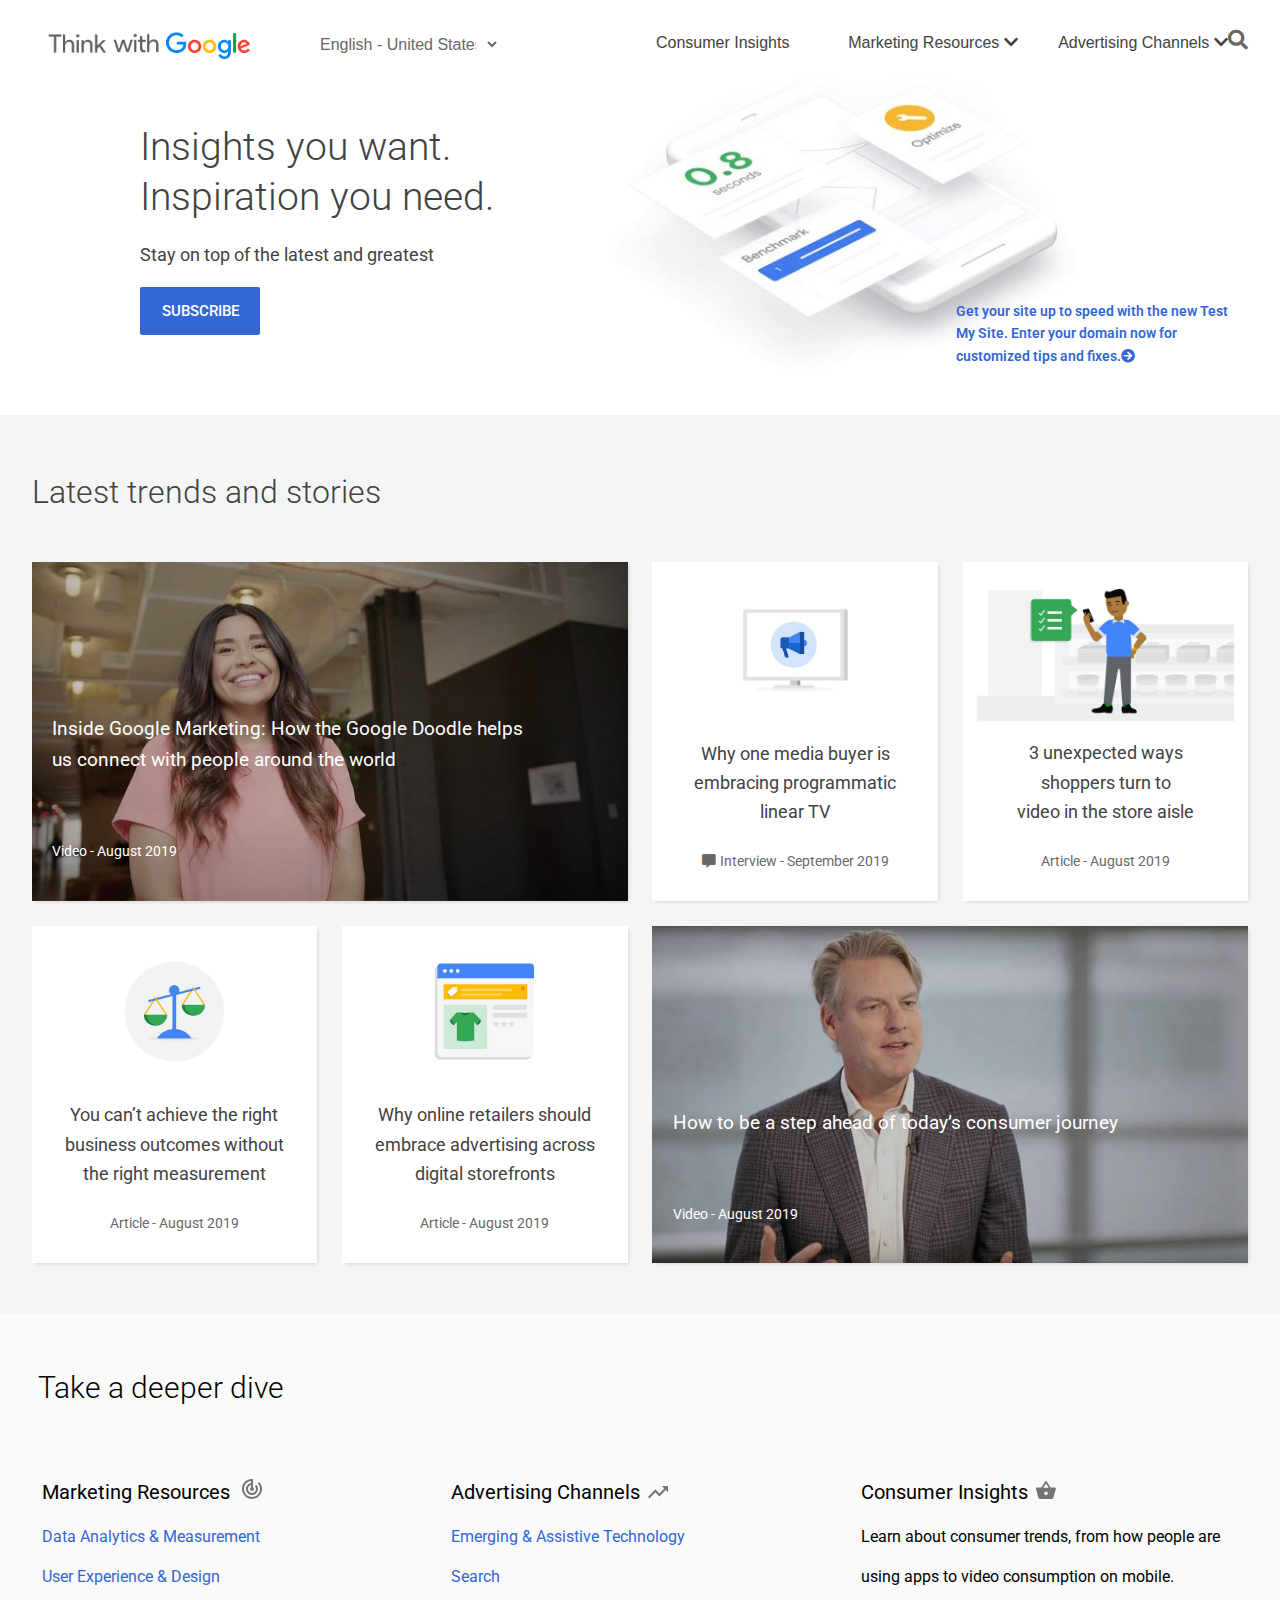
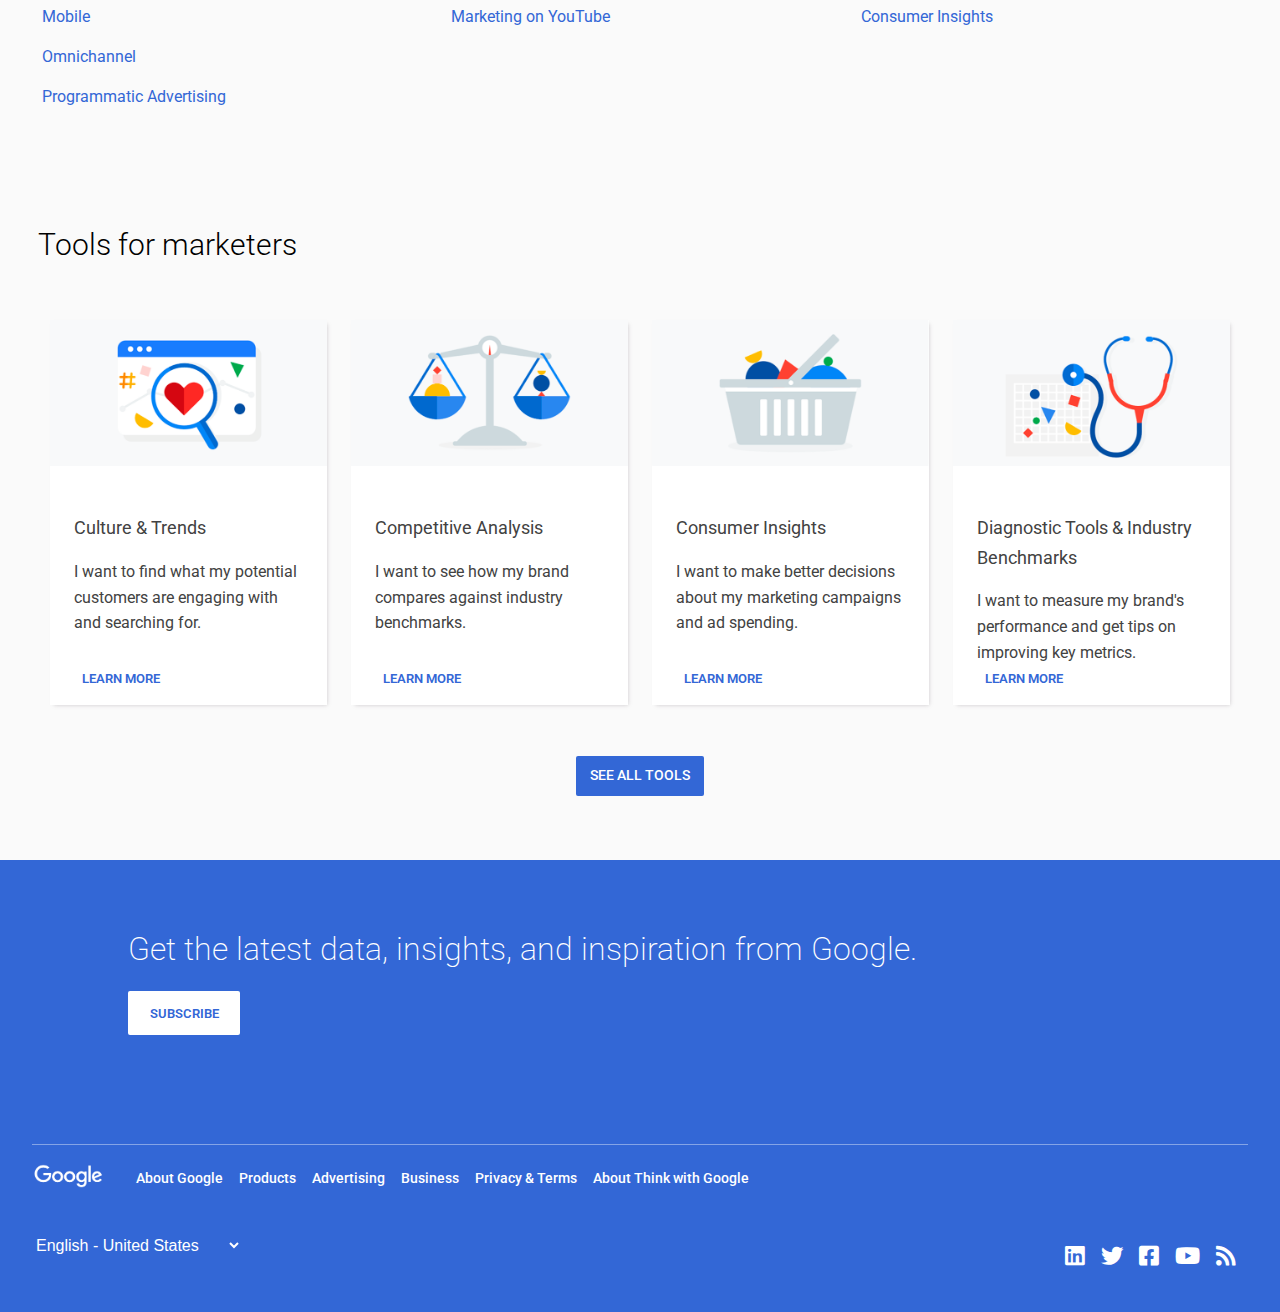
==== commit c47cf9e7: "Update index.html" ====
--- a/week3/index.html
+++ b/week3/index.html
@@ -7,7 +7,7 @@
     <link rel="stylesheet" href="style.css">
     <link rel="stylesheet" href="https://use.fontawesome.com/releases/v5.9.0/css/all.css">
     <link href="https://fonts.googleapis.com/css?family=Roboto:300,400&display=swap" rel="stylesheet">
-    <title>Thinking with Google</title>
+    <title>Think with Google</title>
 </head>
 <body>
     <!-- Top container with logo, navigation, quote etc. -->
--- a/week3/style.css
+++ b/week3/style.css
@@ -172,11 +172,11 @@
 } 
 /* hamb menu try -ends   */
 
- /* Dropdown menu trying stuff */
+ /* Dropdown menu, trying stuff */
 .drop-button {
     background-color: #FFFFFF;
     color: #424242;
-    padding-left: 1rem;
+    padding: 1rem;
     font-size: 1rem;
     font-weight: 500;
     border: none;
@@ -218,7 +218,7 @@
   
 /* Drowdown ends */
 
-header{
+.page-header{
     width: 100%;
     height: 80px;
     display: flex;
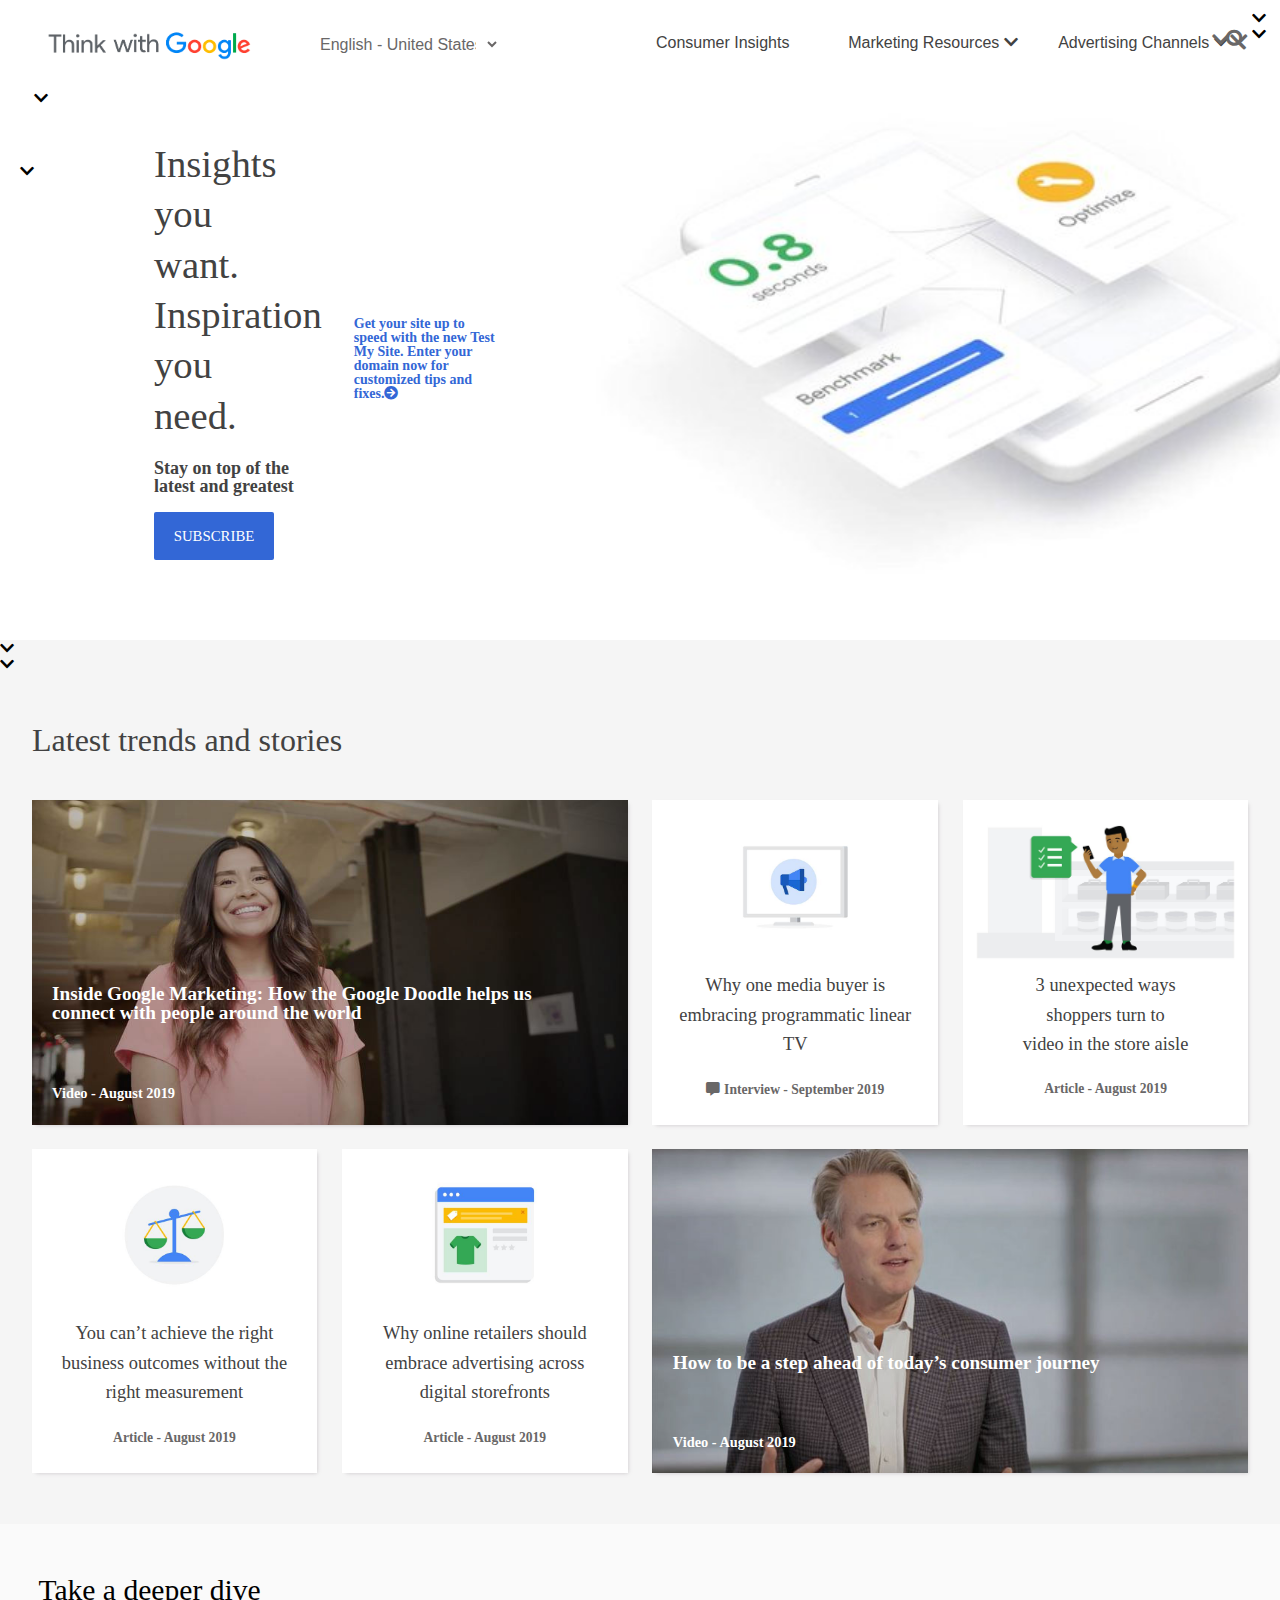
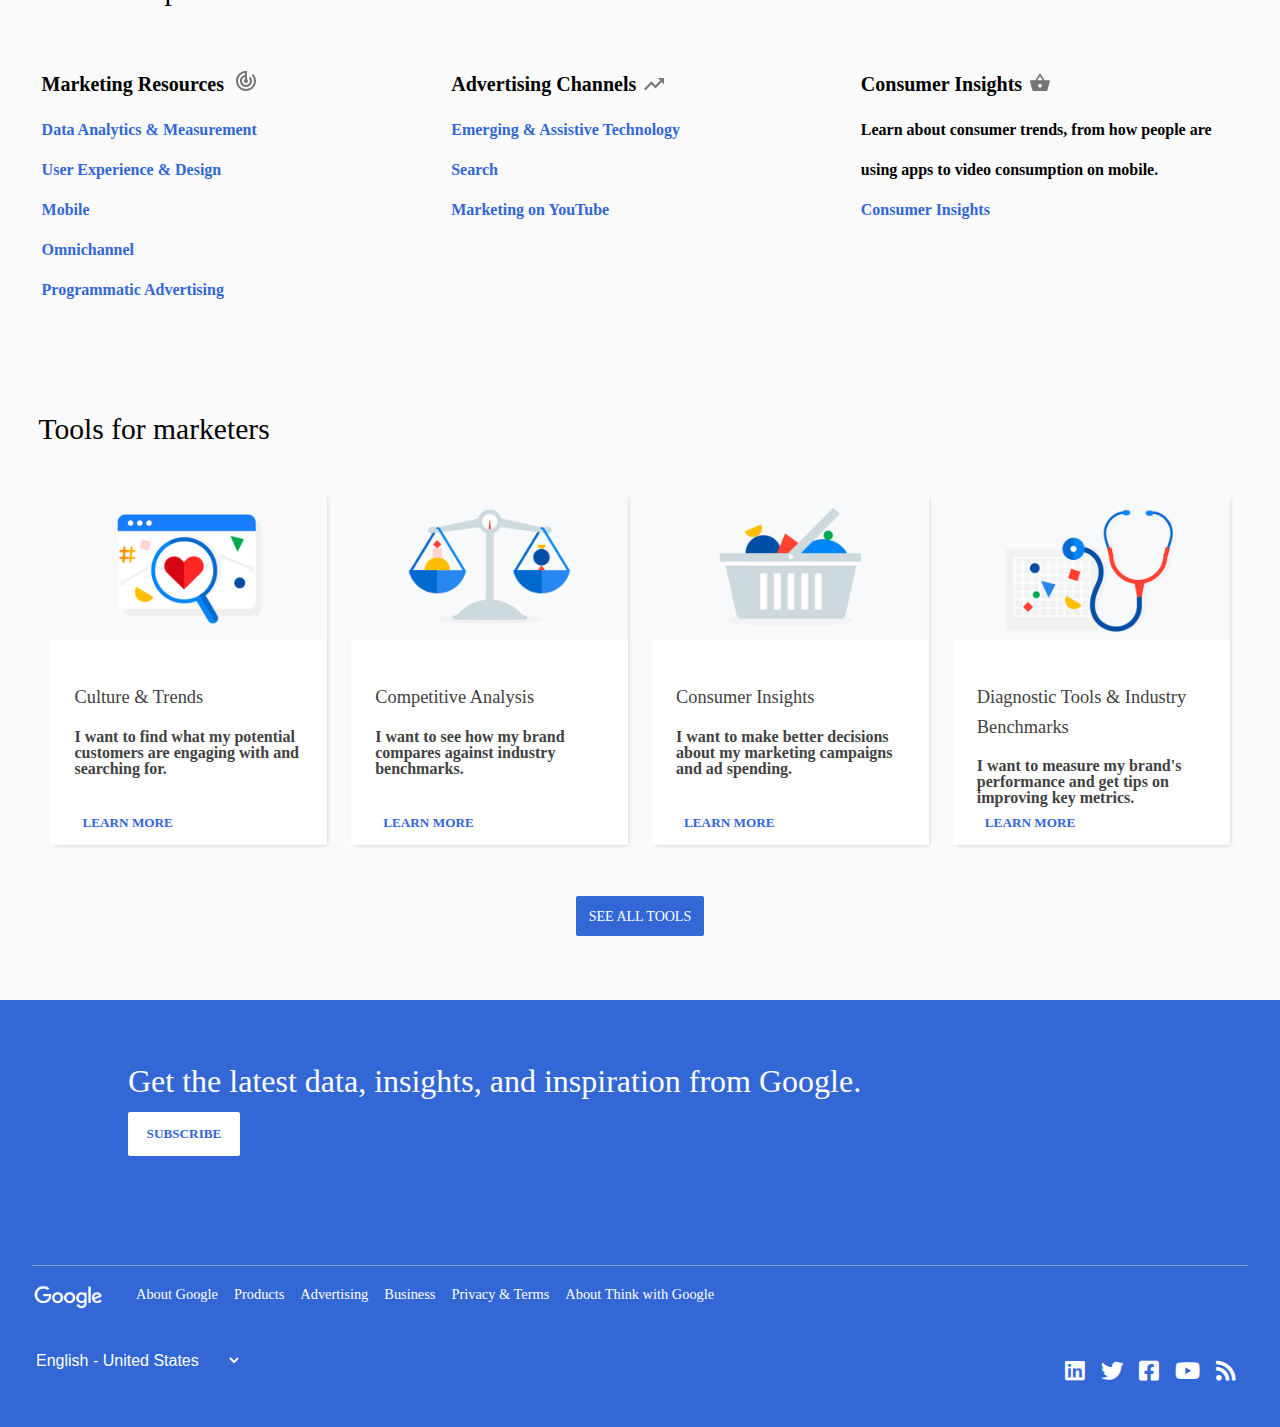
==== commit 4f472076: "Update index.html" ====
--- a/week3/index.html
+++ b/week3/index.html
@@ -149,7 +149,7 @@
                                        </div>
                                        
                                        <div class="whole-dropdown">
-                                         <button class="drop-button" style="background-color: #EEEEEE">Marketing Resources</button>
+                                         <button class="drop-button" style="background-color: #EEEEEE">Marketing Resources<i class="fas fa-chevron-down"></button>
                                          <div class="hidden-dropdown">
                                            <a href="https://www.thinkwithgoogle.com/marketing-resources/data-measurement/">Data & Measurement</a>
                                            <a href="https://www.thinkwithgoogle.com/marketing-resources/experience-design/">Experience & Design</a>
@@ -164,7 +164,7 @@
                                        </div>
                                        
                                        <div class="whole-dropdown">
-                                         <button class="drop-button" style="background-color: #EEEEEE">Advertising Channels</button>
+                                         <button class="drop-button" style="background-color: #EEEEEE">Advertising Channels<i class="fas fa-chevron-down"></button>
                                          <div class="hidden-dropdown">
                                            <a href="https://www.thinkwithgoogle.com/advertising-channels/emerging-technology/">Emerging Technology</a>
                                            <a href="https://www.thinkwithgoogle.com/advertising-channels/mobile-marketing/">Mobile</a>
--- a/week3/style.css
+++ b/week3/style.css
@@ -40,6 +40,7 @@
     top: 0;
     right: 5%;
     z-index: 5;
+    cursor:pointer;
   }
   #src-btn {
     display: none;
@@ -380,8 +381,9 @@
     -moz-box-shadow: 2px 2px 4px -2px rgba(122, 113, 122, 0.36);;
     box-shadow: 2px 2px 4px -2px rgba(122, 113, 122, 0.36);;
 }
+
 .title{
-    padding:0.5rem;
+    padding: 0.5rem;
 }
 .title h4{
     line-height: 1.6;
@@ -656,7 +658,8 @@
     }
     .left h1{
     padding-bottom: 3rem;
-    padding-left:0.75rem;
+    padding-right:0.75rem;
+    padding-left:0.55rem;
     margin-top:2rem;
 
     }
@@ -689,7 +692,7 @@
 
     }
     .details{
-    margin:0.25rem 0;
+    margin:0.25rem 0.55rem;
 
     }
     .deeper-dive > div{
@@ -701,13 +704,16 @@
     display: flex;
     flex-direction: column;
     }
+    .consumer-insights ul li:nth-child(1){
+    line-height:1.5;
+    } 
     .tool{
     width: 98%;
     flex-direction: row;
     display: flex;
     }
     .tool-image img{
-  width: 10rem;
+     width: 8rem;
     }
     .link-wrapper{
     display: flex;
@@ -717,9 +723,12 @@
     display: flex;
     flex-direction: column;
     margin-left:0.5rem;
+     font-size:.8rem
     }
     .learn-more{
     position: static;
+    padding-right:0.75rem;
+    padding-left:0.55rem;
     }
     .google-terms{
     flex-direction: column;
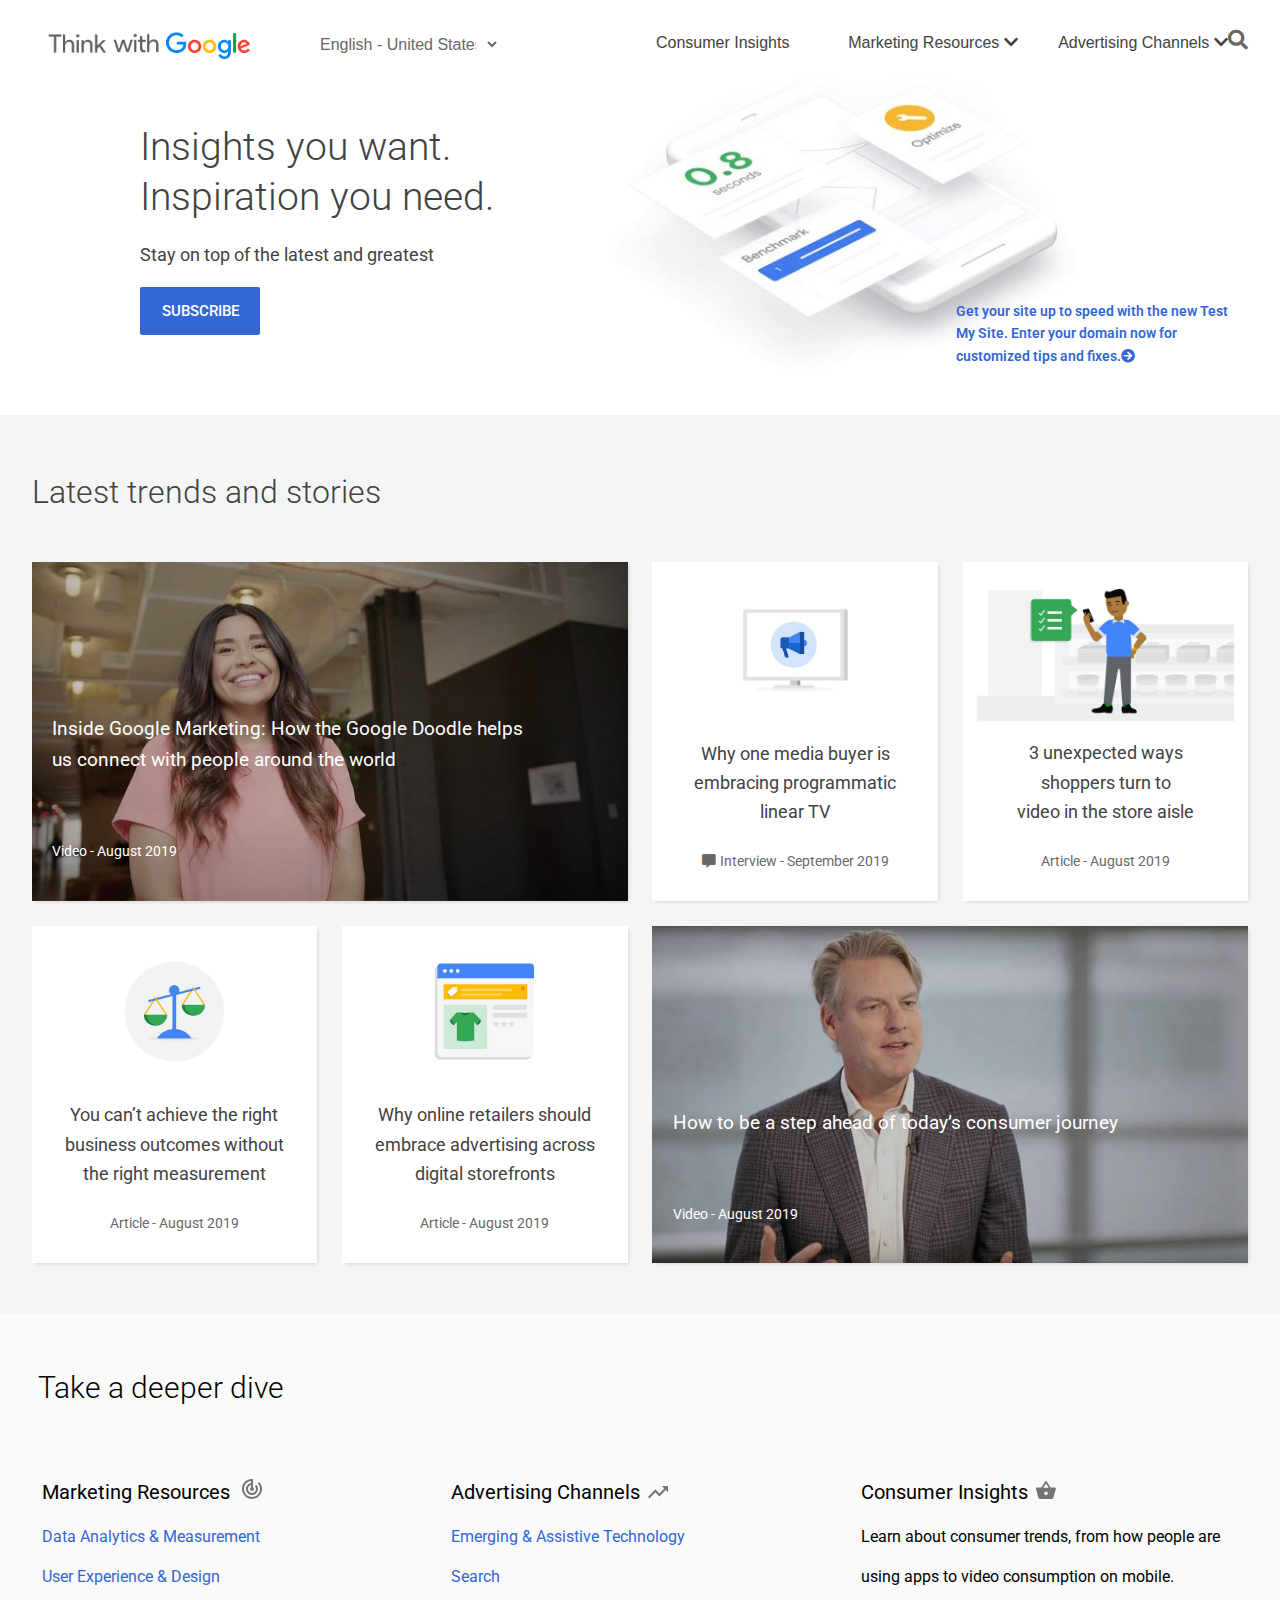
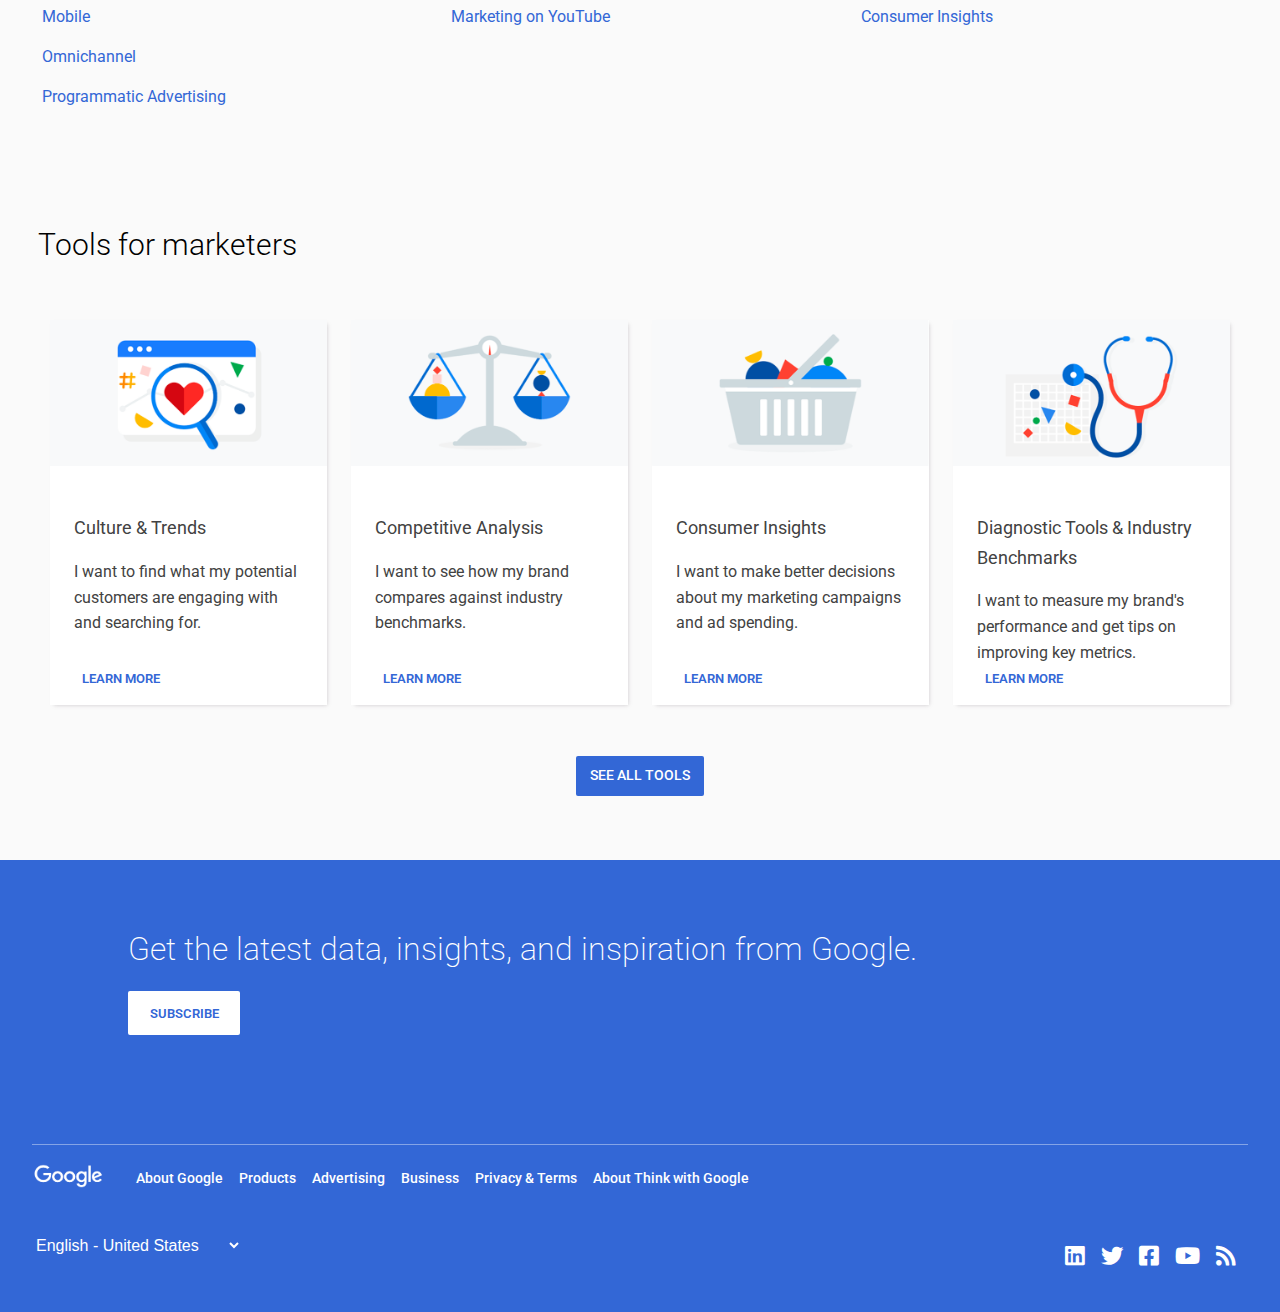
==== commit f6d1ae07: "Update index.html" ====
--- a/week3/index.html
+++ b/week3/index.html
@@ -149,7 +149,7 @@
                                        </div>
                                        
                                        <div class="whole-dropdown">
-                                         <button class="drop-button" style="background-color: #EEEEEE">Marketing Resources<i class="fas fa-chevron-down"></button>
+                                         <button class="drop-button" style="background-color: #EEEEEE">Marketing Resources</button>
                                          <div class="hidden-dropdown">
                                            <a href="https://www.thinkwithgoogle.com/marketing-resources/data-measurement/">Data & Measurement</a>
                                            <a href="https://www.thinkwithgoogle.com/marketing-resources/experience-design/">Experience & Design</a>
@@ -164,7 +164,7 @@
                                        </div>
                                        
                                        <div class="whole-dropdown">
-                                         <button class="drop-button" style="background-color: #EEEEEE">Advertising Channels<i class="fas fa-chevron-down"></button>
+                                         <button class="drop-button" style="background-color: #EEEEEE">Advertising Channels</button>
                                          <div class="hidden-dropdown">
                                            <a href="https://www.thinkwithgoogle.com/advertising-channels/emerging-technology/">Emerging Technology</a>
                                            <a href="https://www.thinkwithgoogle.com/advertising-channels/mobile-marketing/">Mobile</a>
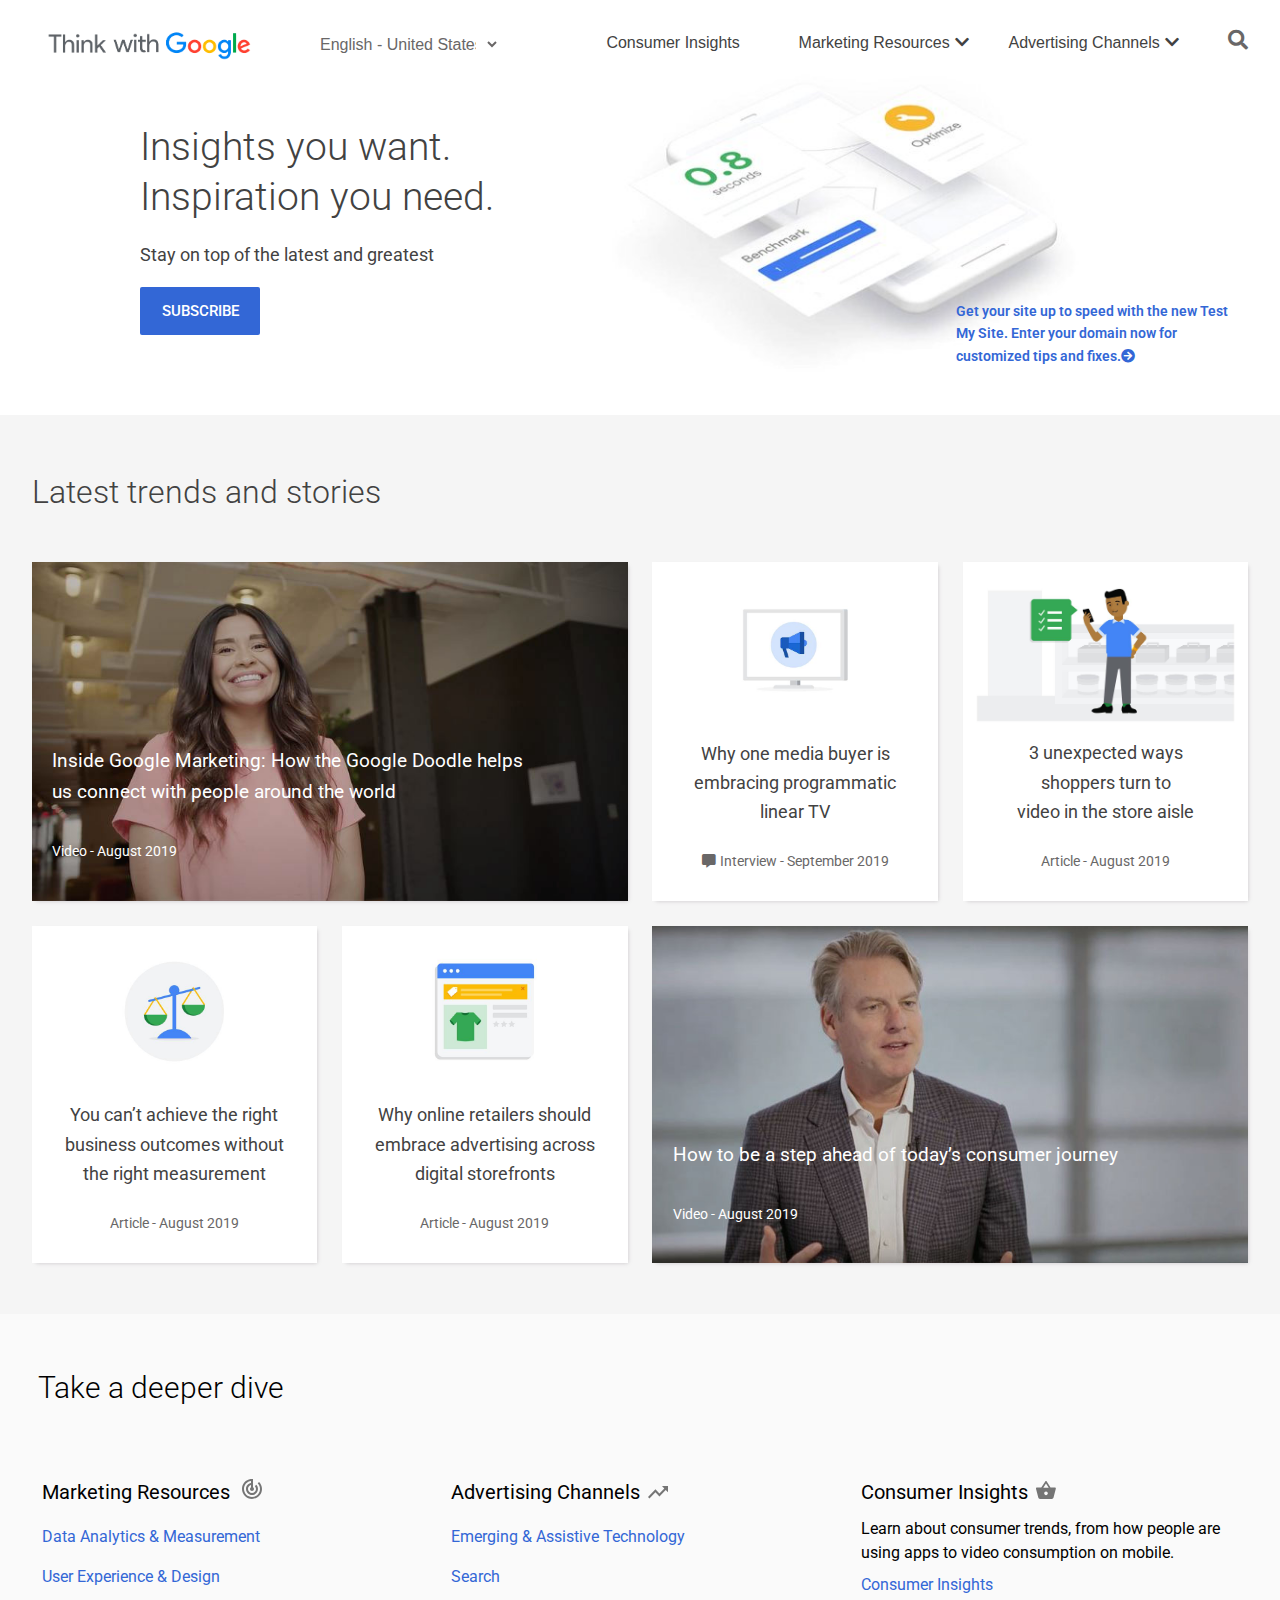
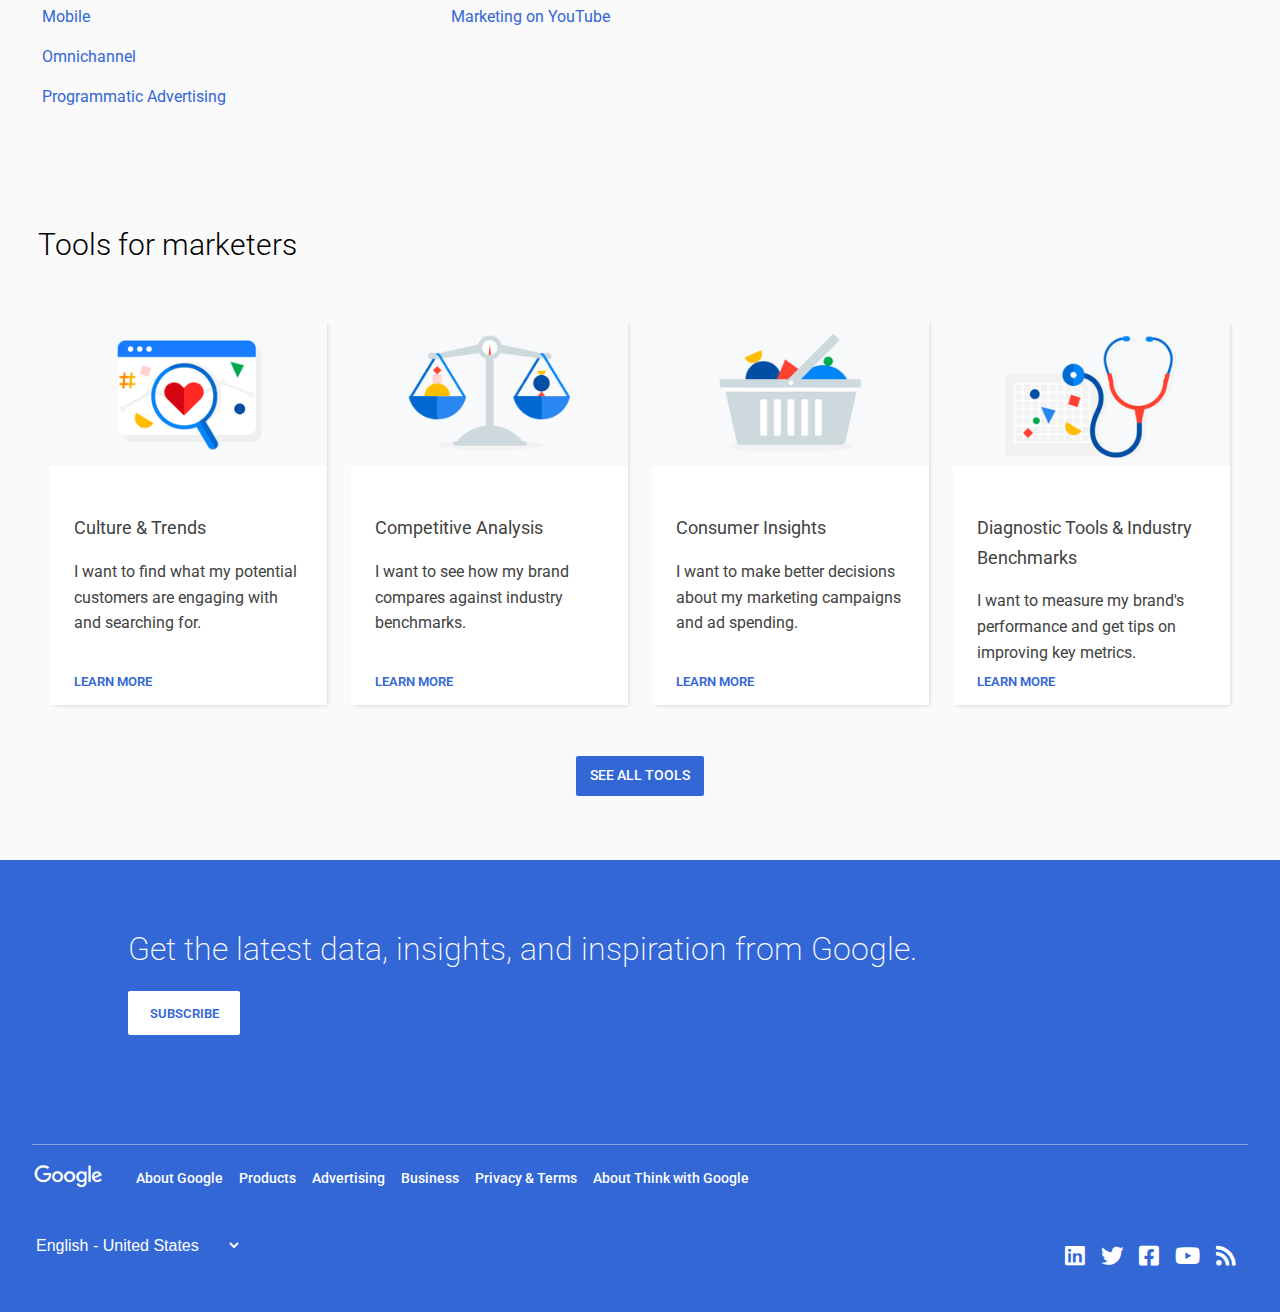
==== commit 3d8378a1: "Update index.html" ====
--- a/week3/index.html
+++ b/week3/index.html
@@ -89,7 +89,7 @@
             </div>
         </div>
         <div class="searchbar phone-hidden" style="z-index: 500">
-          <input id="src-btn" type="checkbox"></input>
+          <input id="src-btn" type="checkbox">
                  <label for="src-btn" class="search-button"><i class="fas fa-search"></i>
                  </label>
           <div class="search mobile-hidden">
@@ -99,7 +99,7 @@
                        <div class="thinkwithgoogle-logo">
                        <div class="hamburger-menu desktop-hidden">
                              <div class="finalwrap">
-                              <input id="hambmenu" type="checkbox"></input>
+                              <input id="hambmenu" type="checkbox">
                               <label for="hambmenu" class="hamburger">
                                  <div class="firstrect"></div>
                                  <div class="secondrect"></div>
--- a/week3/style.css
+++ b/week3/style.css
@@ -46,8 +46,8 @@
     display: none;
   }
   .custom-search{
-      display: flex;
-      padding: 0 0 3rem 0;
+    display: flex;
+    padding: 0 0 3rem 0;
   }
   .custom-search input[type=text]{
     text-align:left;
@@ -109,7 +109,7 @@
     z-index: 10;
 }  
 .social-media{
-      line-height: 3rem;
+    line-height: 3rem;
 }  
 .firstrect, .secondrect, .thirdrect{
     position: relative;
@@ -148,12 +148,12 @@
     position: relative;
 }
 .wrapper a{
-      font-size:1rem;
-      line-height: 1;
-      display: block;
-      padding-bottom:.75rem;
-      width: 100%;
-      color: #696767;
+    font-size:1rem;
+    line-height: 1;
+    display: block;
+    padding-bottom:.75rem;
+    width: 100%;
+    color: #696767;
 }
 #hambmenu:checked + .hamburger .firstrect {
     transform: rotate(-45deg);
@@ -220,27 +220,27 @@
 /* Drowdown ends */
 
 .page-header{
-    width: 100%;
-    height: 80px;
-    display: flex;
+      width: 100%;
+      height: 80px;
+      display: flex;
 }
 .white-lang{
-    width: 12rem;
-    position: absolute;
-    margin-left: 18rem;
+      width: 12rem;
+      position: absolute;
+      margin-left: 18rem;
 }
 .white-lang select{
-  font-size: 1rem;
-  margin-top:1.1rem;
-  padding: 7px 8px;
-  color:#696767;
-  width: 100%;
-  border: none;
-  box-shadow: none;
-  background-color: #FFFFFF;
+      font-size: 1rem;
+      margin-top:1.1rem;
+      padding: 7px 8px;
+      color:#696767;
+      width: 100%;
+      border: none;
+      box-shadow: none;
+      background-color: #FFFFFF;
 }
 .white-lang select:focus {
-  outline: none;
+      outline: none;
 }
 .hid-nav-container{
       display:flex;
@@ -378,8 +378,9 @@
     box-sizing: border-box;
     padding:1%;
     -webkit-box-shadow: 2px 2px 4px -2px rgba(122, 113, 122, 0.36);
-    -moz-box-shadow: 2px 2px 4px -2px rgba(122, 113, 122, 0.36);;
-    box-shadow: 2px 2px 4px -2px rgba(122, 113, 122, 0.36);;
+    -moz-box-shadow: 2px 2px 4px -2px rgba(122, 113, 122, 0.36);
+    box-shadow: 2px 2px 4px -2px rgba(122, 113, 122, 0.36);
+    transition: box-shadow .2s cubic-bezier(.4,0,.2,1);
 }
 
 .title{
@@ -424,16 +425,16 @@
     height:18rem;
 } 
 .video-link p{
-      color:#FFFFFF;
-      text-align:left;
-      font-size:1.2rem;
-      margin: 5rem 5rem 1rem 0.5rem;
+    color:#FFFFFF;
+    text-align:left;
+    font-size:1.2rem;
+    margin: 5rem 5rem 1rem 0.5rem;
 }
 .video-link span{
     color:#FFFFFF;
     text-align:left;
     font-size:.9rem;
-    padding:3rem 0 0 0.5rem;
+    padding:1rem 0 0 0.5rem;
 }
 
 /* Container with a lighter gray-styling starts here- */
@@ -459,6 +460,10 @@
     font-size:1.25rem;
     padding-right:0.5rem;
 }
+
+.consumer-insights ul li:nth-child(1){
+    line-height:1.5;
+} 
 .marketer-tools{
     display: flex;
     flex-wrap: wrap;
@@ -511,15 +516,14 @@
     font-weight: 500;
 }
 .learn-more{
-      text-transform: uppercase;
-      padding: 1em 1.5rem;
-      font-weight: 600;
-      color: #3367D6;
-      position: absolute;
-      left:    0;
-      bottom:   0;
-      padding:1rem 2rem;
-      font-size:.825rem
+    text-transform: uppercase;
+    padding: 1em 1.5rem;
+    font-weight: 600;
+    color: #3367D6;
+    position: absolute;
+    left: 0;
+    bottom: 0;
+    font-size:.825rem
 }
 
 
@@ -600,16 +604,16 @@
     height:20px;
 }
 .custom-lang select{
-     font-size: 1rem;
-      padding: 5px 0px;
-      color:white;
-      width: 100%;
-      border: none;
-      box-shadow: none;
-      background-color: #3367D6;
+    font-size: 1rem;
+    padding: 5px 0px;
+    color:white;
+    width: 100%;
+    border: none;
+    box-shadow: none;
+    background-color: #3367D6;
 }
 .custom-lang select:focus {
-      outline: none;
+    outline: none;
 }
 .social-media{
     text-align:right;
@@ -628,107 +632,108 @@
 
 @media screen and (max-width:600px){
 
-    .phone-hidden{
-    display: none;
-    }
-    .mobile-hidden{
-    display:none;
-    }
-    h3{
-    margin:4.5%;
-    } 
+     .phone-hidden{
+     display: none;
+     }
+     .mobile-hidden{
+     display:none;
+     }
+     h3{
+     margin:4.5%;
+     } 
     .topcontainer{
-    background-image: initial;
-    background-color: #F5F5F5;
-    padding: 10px 20px 0 8px;
+     background-image: initial;
+     background-color: #F5F5F5;
+     padding: 10px 20px 0 8px;
 
     }
     .hamburger-menu{
-    display: inline-block;
+     display: inline-block;
     }
     .hamburger{
-        padding-top:1.2rem;
+     padding-top:1.2rem;
     }
     .thinkwithgoogle-logo img{
-        padding: 0.9rem 1rem;
+     padding: 0.9rem 1rem;
     }
     .left, .left h1{
-    width: 100%;
-    font-size:1.75rem;
+     width: 100%;
+     font-size:1.75rem;
     }
     .left h1{
-    padding-bottom: 3rem;
-    padding-right:0.75rem;
-    padding-left:0.55rem;
-    margin-top:2rem;
+     padding-bottom: 3rem;
+     padding-right:0.75rem;
+     padding-left:0.55rem;
+     margin-top:2rem;
 
     }
     .left{
-    padding: 0.2em 0 0 0;
+     padding: 0.2em 0 0 0;
     }
     .topcontainer, .leftright, .left, .left h1{
-    height:auto;
+     height:auto;
     }
     .first, .last{
-    height: 18rem;
+     height: 18rem;
     }
     .news{
-    width:95%;
-    margin-top:2.4%;
-    flex-direction: row;
-    display: flex;
-    justify-content: flex-start;
-    text-align: left;
-    transition: box-shadow .2s cubic-bezier(.4,0,.2,1);
+     width:95%;
+     margin-top:2.4%;
+     flex-direction: row;
+     display: flex;
+     justify-content: flex-start;
+     text-align: left;
+     transition: box-shadow .2s cubic-bezier(.4,0,.2,1);
     }
     .news img{
-    width: 9.5rem;
+     width: 9.5rem;
     }
     .video-link{
-    height: 14rem;
+     height: 14rem;
+     margin-top:3rem;
+    }
+    .video-link span{
+     margin:0 0 0.5rem 0;
     }
     .info-wrapper{
-    padding: 0;
+     padding: 0;
 
     }
     .details{
-    margin:0.25rem 0.55rem;
+     margin:0.25rem 0.55rem;
 
     }
     .deeper-dive > div{
-    margin:1em;
-    width: 98%;
+     margin:1em;
+     width: 98%;
     }
     .deeper-dive{
-    width: 98% !important;
-    display: flex;
-    flex-direction: column;
-    }
-    .consumer-insights ul li:nth-child(1){
-    line-height:1.5;
-    } 
+     width: 98% !important;
+     display: flex;
+     flex-direction: column;
+    }
     .tool{
     width: 98%;
-    flex-direction: row;
-    display: flex;
+     flex-direction: row;
+     display: flex;
     }
     .tool-image img{
      width: 8rem;
     }
     .link-wrapper{
-    display: flex;
-    flex-direction: row;
+     display: flex;
+     flex-direction: row;
     }
     .title-and-details{
-    display: flex;
-    flex-direction: column;
-    margin-left:0.5rem;
+     display: flex;
+     flex-direction: column;
+     margin-left:0.5rem;
      font-size:.8rem
     }
     .learn-more{
-    position: static;
-    padding-right:0.75rem;
-    padding-left:0.55rem;
+     position: static;
+     padding-right:0.75rem;
+     padding-left:0.55rem;
     }
     .google-terms{
     flex-direction: column;
@@ -737,11 +742,13 @@
     padding: 0;
     }
     .social-media{
-    text-align:left;
+     width:200px;
+     text-align:left;
+     padding-left:0.25rem;
     }
     .lastpart{
-    display: flex;
-    flex-direction: column;
+     display: flex;
+     flex-direction: column;
     }
 
 
@@ -779,6 +786,7 @@
     .left h1{
         padding-bottom: 3rem;
         margin-top:2rem;
+        padding-left:0.43rem;
     }
     .left{
         padding: 0.2em 0 0 0;
@@ -791,7 +799,11 @@
 
     }
     .video-link{
+        margin-top:1.25rem;
         height: 16rem;
+    }
+    .video-link span{
+        margin:1rem 0 0.5rem 0.5rem;
     }
     .first, .last{
         width:97.5% !important;
@@ -835,6 +847,10 @@
         padding: 0.1rem;
     }
 }
+@media screen and (min-width:1180px) and (max-width:1320px){
+     .hidden-nav{
+         margin-left: 46%;}
+}
 
 
 
